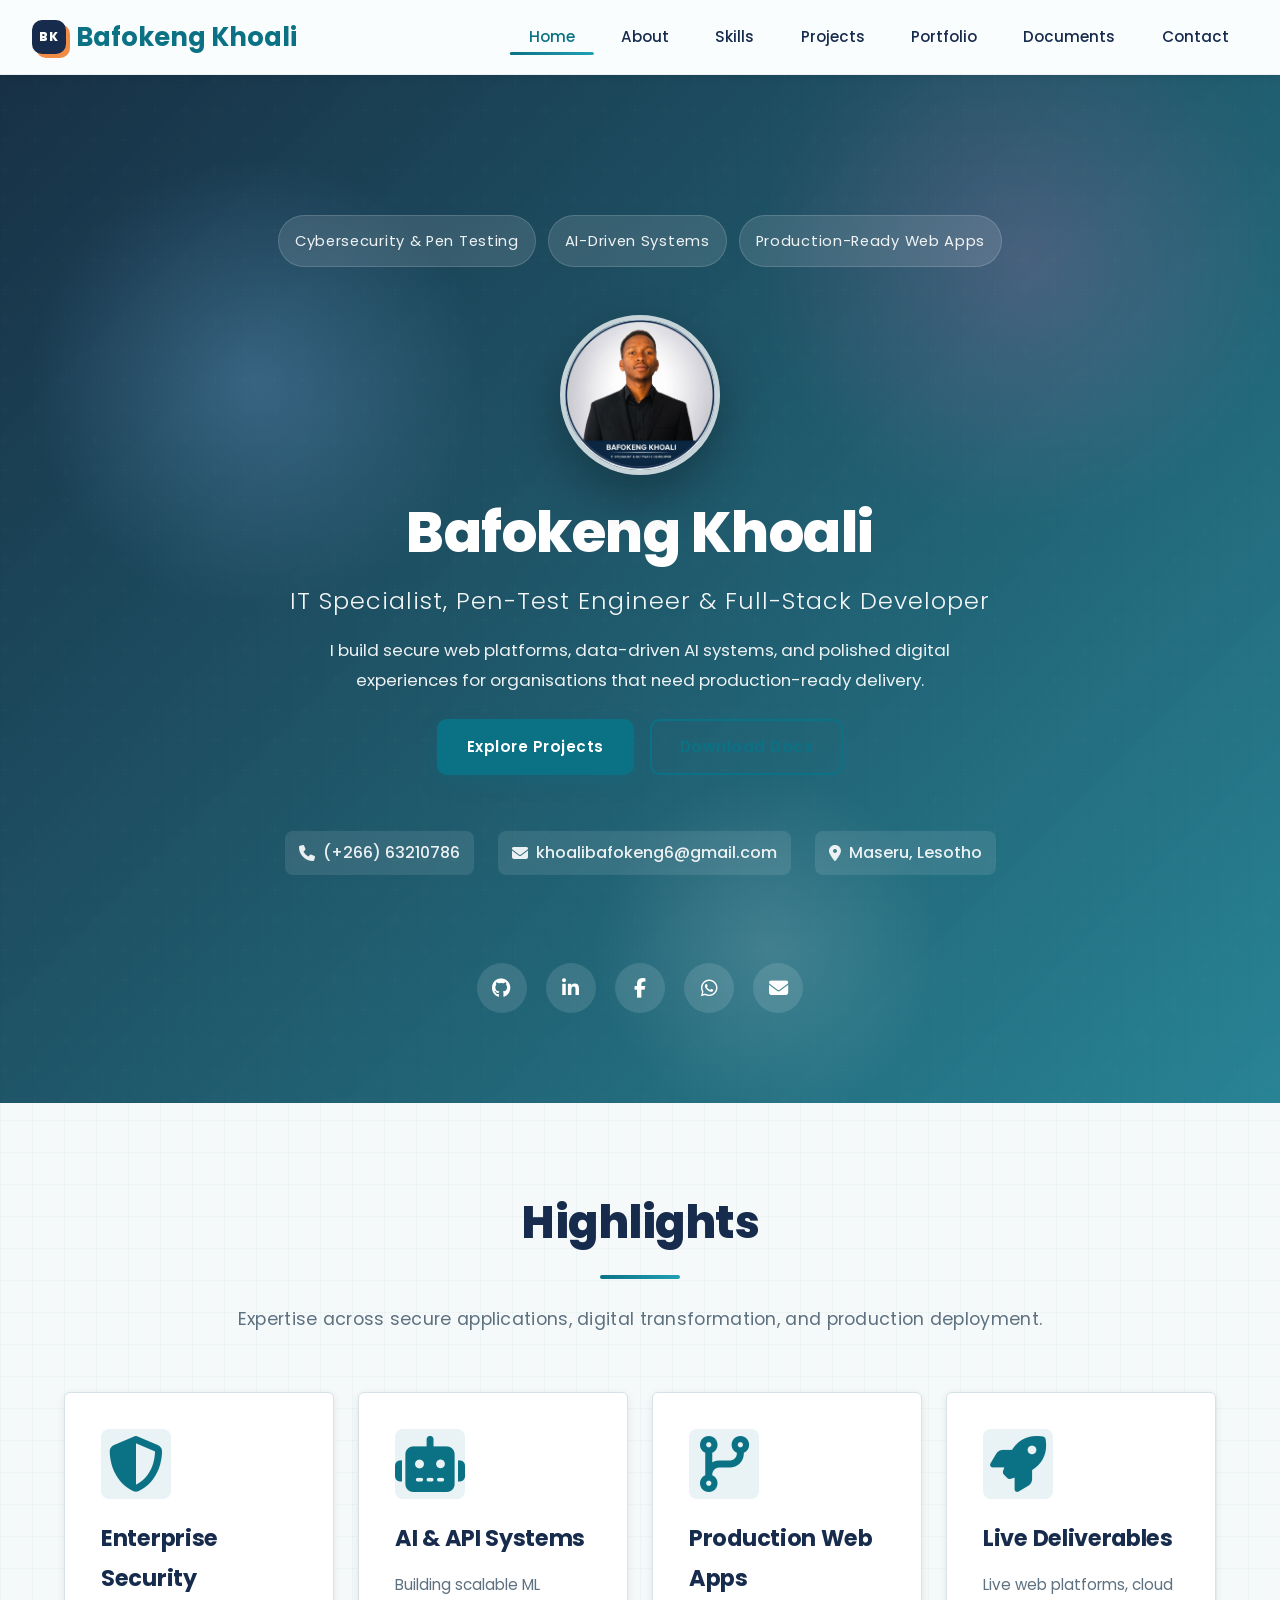
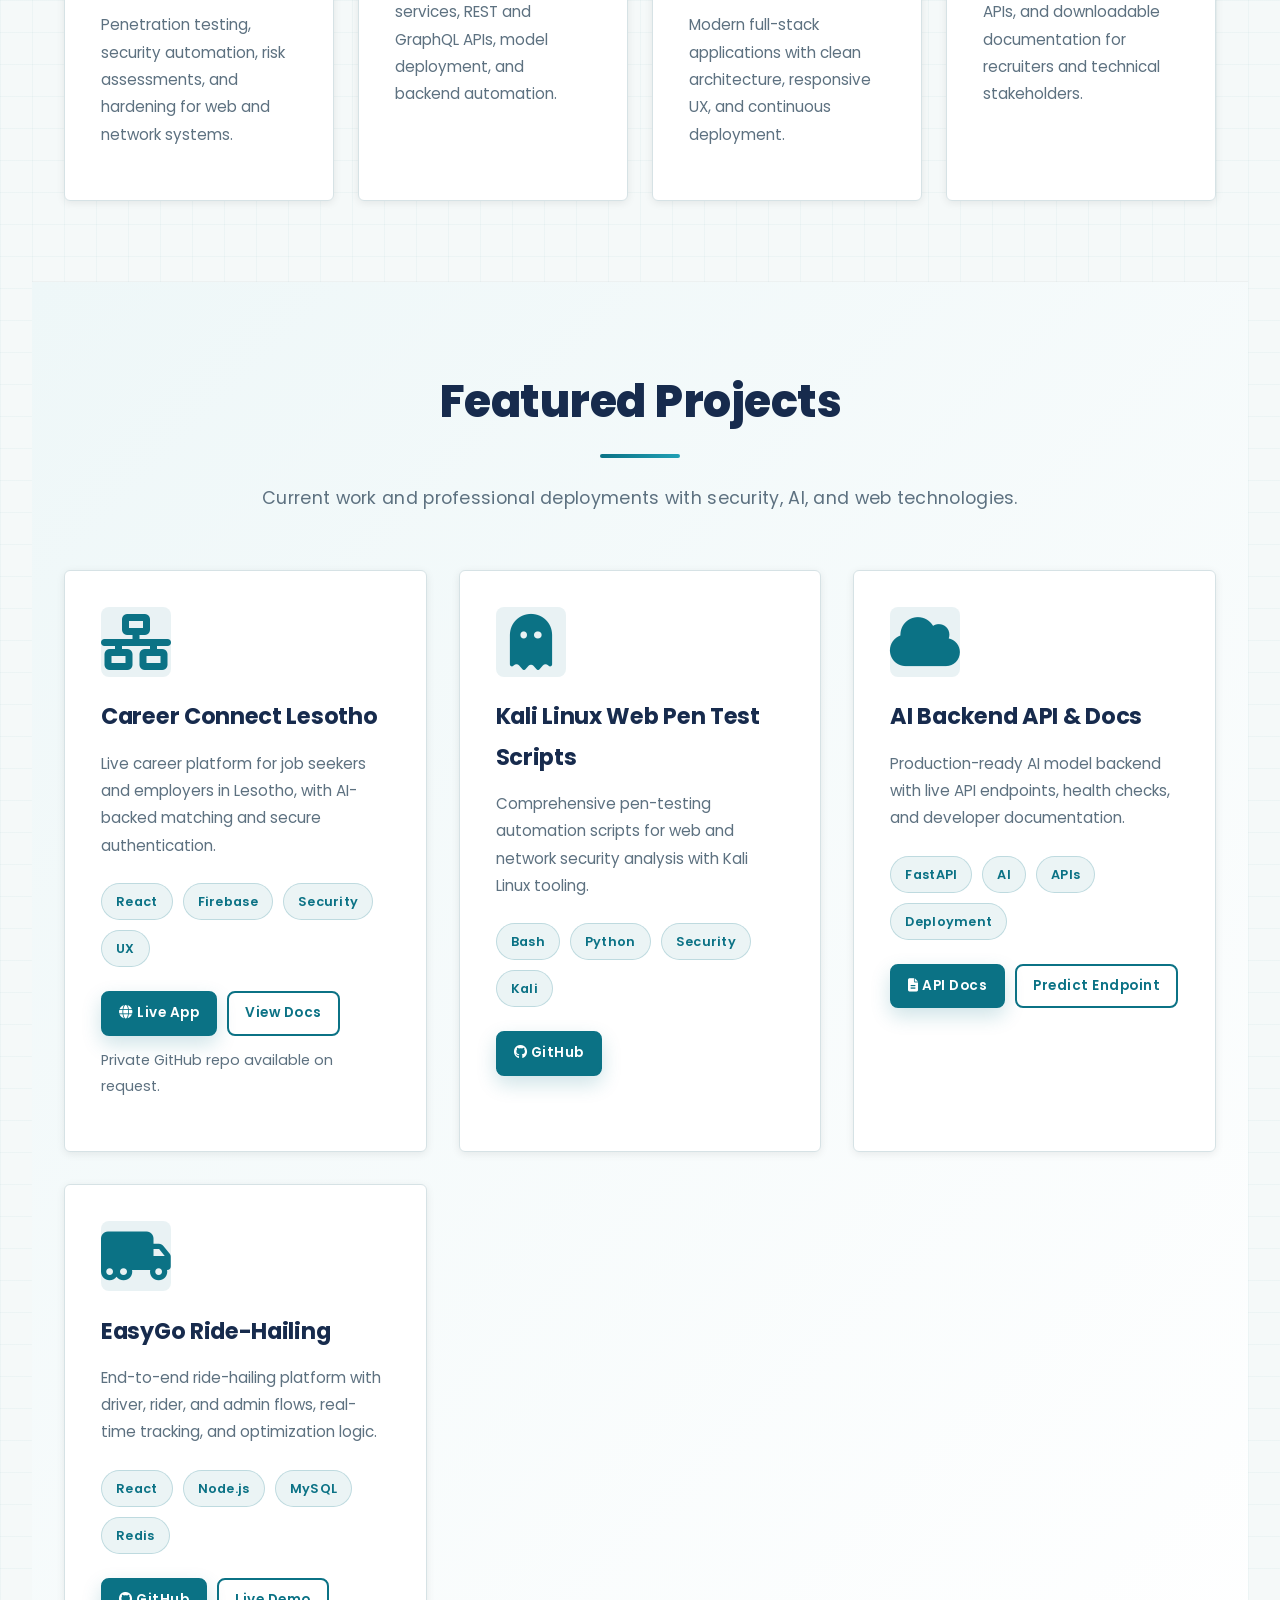
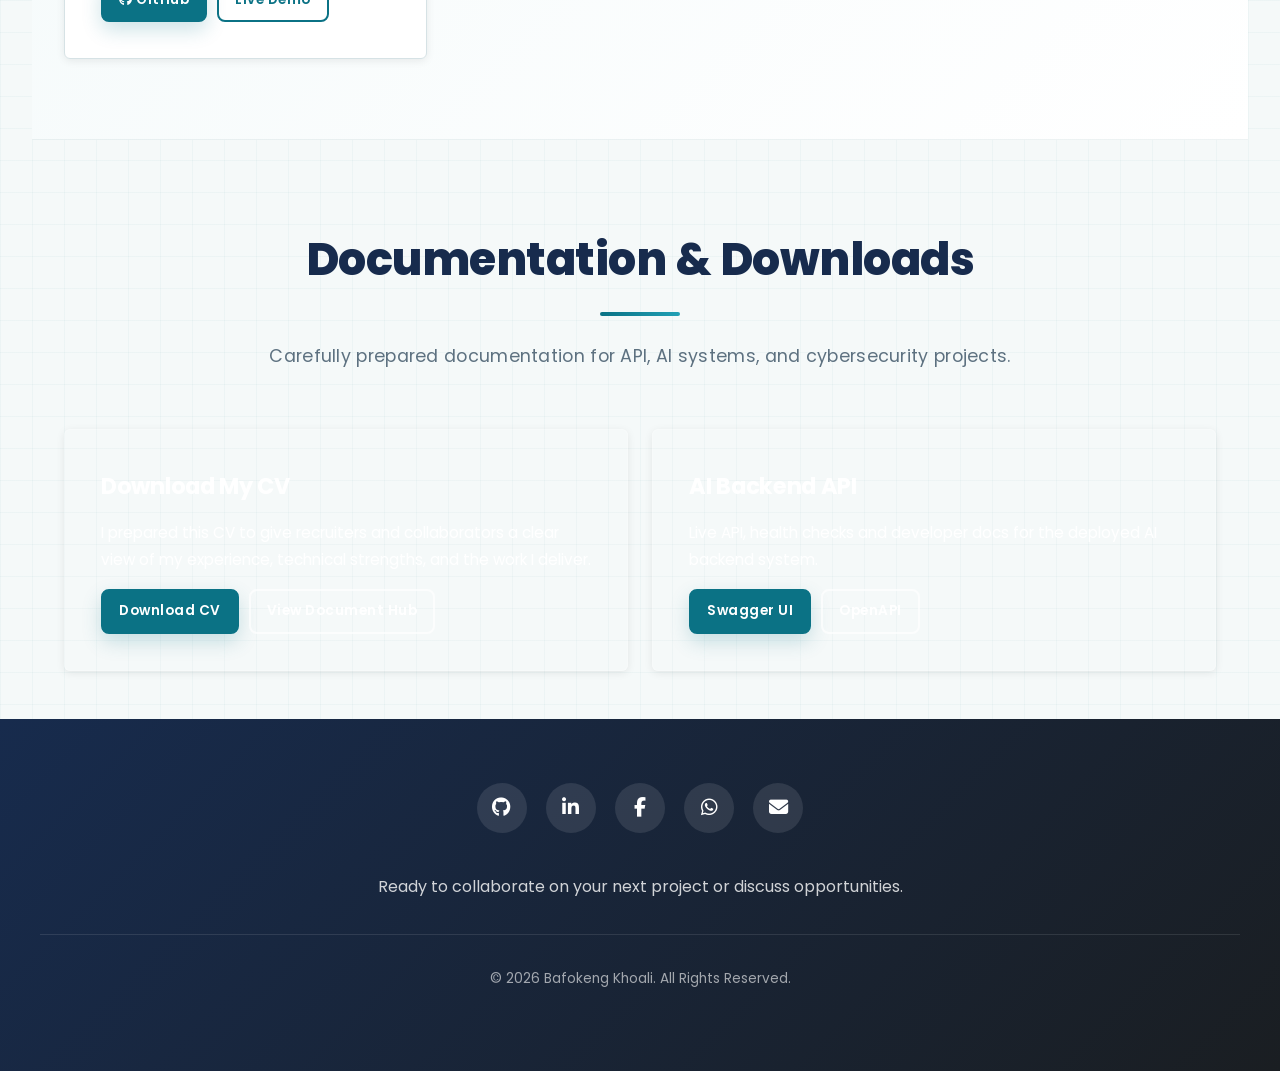
==== index.html @ 942f364d "Refresh personal branding and visual design" ====
<!DOCTYPE html>
<html lang="en">

<head>
    <meta charset="UTF-8">
    <meta name="viewport" content="width=device-width, initial-scale=1.0">
    <meta name="title" content="Bafokeng Khoali - IT Specialist & Full-Stack Developer">
    <meta name="description" content="Bafokeng Khoali is a Lesotho-based IT specialist offering secure web development, AI/ML systems, pen testing scripts, live API documentation, and production-ready digital CV experiences.">
    <meta name="keywords" content="Bafokeng Khoali, IT Specialist, Cybersecurity, Pen Testing, AI, ML, Full-Stack, API Documentation, Lesotho, Career Connect">
    <meta name="author" content="Bafokeng Khoali">
    <meta name="robots" content="index, follow">

    <meta property="og:type" content="website">
    <meta property="og:title" content="Bafokeng Khoali - IT Specialist & Developer">
    <meta property="og:description" content="Full-stack developer with expertise in AI/ML systems and modern web technologies">
    <meta property="og:url" content="https://bafokengkhoali.com">
    <meta property="og:image" content="https://images.unsplash.com/photo-1518770660439-4636190af475?auto=format&fit=crop&w=1200&q=80">
    <meta property="og:image:alt" content="Professional technology portfolio with cybersecurity focus">
    <meta name="twitter:card" content="summary_large_image">
    <meta name="theme-color" content="#3b3f87">

    <title>Bafokeng Khoali - IT Specialist & Developer</title>
    <link rel="canonical" href="https://bafokengkhoali.com">
    
    <!-- Google Fonts -->
    <link rel="preconnect" href="https://fonts.googleapis.com">
    <link rel="preconnect" href="https://fonts.gstatic.com" crossorigin>
    <link href="https://fonts.googleapis.com/css2?family=Poppins:wght@300;400;500;600;700&display=swap" rel="stylesheet">
    
    <!-- Font Awesome -->
    <link rel="stylesheet" href="https://cdnjs.cloudflare.com/ajax/libs/font-awesome/6.4.0/css/all.min.css">
    
    <!-- Shared Styles -->
    <link rel="stylesheet" href="css/shared-styles.css">
</head>

<body>
    <!-- Navigation -->
    <nav class="navbar">
        <div class="navbar-container">
            <a href="index.html" class="navbar-brand">
                <span class="brand-mark" aria-hidden="true">BK</span> Bafokeng Khoali
            </a>
            <ul class="nav-menu">
                <li><a href="index.html" class="nav-link active">Home</a></li>
                <li><a href="about.html" class="nav-link">About</a></li>
                <li><a href="skills.html" class="nav-link">Skills</a></li>
                <li><a href="projects.html" class="nav-link">Projects</a></li>
                <li><a href="portfolio.html" class="nav-link">Portfolio</a></li>
                <li><a href="documents.html" class="nav-link">Documents</a></li>
                <li><a href="contact.html" class="nav-link">Contact</a></li>
            </ul>
            <button class="mobile-toggle" title="Toggle navigation">
                <span></span>
                <span></span>
                <span></span>
            </button>
        </div>
    </nav>

    <!-- Header/Hero -->
    <header id="home">
        <div class="header-content">
            <div class="hero-labels">
                <span>Cybersecurity & Pen Testing</span>
                <span>AI-Driven Systems</span>
                <span>Production-Ready Web Apps</span>
            </div>
            <img src="img/profile pic .jpg" alt="Bafokeng Khoali" class="profile-img">
            <h1>Bafokeng Khoali</h1>
            <h2>IT Specialist, Pen-Test Engineer & Full-Stack Developer</h2>
            <p class="hero-intro">I build secure web platforms, data-driven AI systems, and polished digital experiences for organisations that need production-ready delivery.</p>
            <div class="hero-actions">
                <a href="projects.html" class="btn btn-primary">Explore Projects</a>
                <a href="documents.html" class="btn btn-outline">Download Docs</a>
            </div>
            <div class="contact-info">
                <a href="tel:+26663210786"><i class="fas fa-phone"></i> (+266) 63210786</a>
                <a href="mailto:khoalibafokeng6@gmail.com"><i class="fas fa-envelope"></i> khoalibafokeng6@gmail.com</a>
                <a href="#"><i class="fas fa-map-marker-alt"></i> Maseru, Lesotho</a>
            </div>
            <div class="social-links">
                <a href="https://github.com/Baffy-s-Computer-Solution/" target="_blank" title="GitHub">
                    <i class="fab fa-github"></i>
                </a>
                <a href="https://www.linkedin.com/in/bafokeng-khoali-749337437/" target="_blank" title="LinkedIn">
                    <i class="fab fa-linkedin-in"></i>
                </a>
                <a href="https://web.facebook.com/bafokeng.khoali.16" target="_blank" title="Facebook">
                    <i class="fab fa-facebook-f"></i>
                </a>
                <a href="https://wa.me/26663210786" target="_blank" title="WhatsApp">
                    <i class="fab fa-whatsapp"></i>
                </a>
                <a href="mailto:khoalibafokeng6@gmail.com" title="Email">
                    <i class="fas fa-envelope"></i>
                </a>
            </div>
        </div>
    </header>

    <!-- Main Content -->
    <main>
        <section id="highlights">
            <div class="container">
                <div class="section-title animate-on-scroll">
                    <h2>Highlights</h2>
                    <p>Expertise across secure applications, digital transformation, and production deployment.</p>
                </div>
                <div class="highlight-grid animate-on-scroll">
                    <div class="card">
                        <div class="card-icon"><i class="fas fa-shield-alt"></i></div>
                        <h3>Enterprise Security</h3>
                        <p>Penetration testing, security automation, risk assessments, and hardening for web and network systems.</p>
                    </div>
                    <div class="card">
                        <div class="card-icon"><i class="fas fa-robot"></i></div>
                        <h3>AI & API Systems</h3>
                        <p>Building scalable ML services, REST and GraphQL APIs, model deployment, and backend automation.</p>
                    </div>
                    <div class="card">
                        <div class="card-icon"><i class="fas fa-code-branch"></i></div>
                        <h3>Production Web Apps</h3>
                        <p>Modern full-stack applications with clean architecture, responsive UX, and continuous deployment.</p>
                    </div>
                    <div class="card">
                        <div class="card-icon"><i class="fas fa-rocket"></i></div>
                        <h3>Live Deliverables</h3>
                        <p>Live web platforms, cloud APIs, and downloadable documentation for recruiters and technical stakeholders.</p>
                    </div>
                </div>
            </div>
        </section>

        <section id="featured-projects" class="bg-light">
            <div class="container">
                <div class="section-title animate-on-scroll">
                    <h2>Featured Projects</h2>
                    <p>Current work and professional deployments with security, AI, and web technologies.</p>
                </div>
                <div class="row animate-on-scroll">
                    <div class="card">
                        <div class="card-icon"><i class="fas fa-network-wired"></i></div>
                        <h3>Career Connect Lesotho</h3>
                        <p>Live career platform for job seekers and employers in Lesotho, with AI-backed matching and secure authentication.</p>
                        <div class="tech-tags">
                            <span class="tech-tag">React</span>
                            <span class="tech-tag">Firebase</span>
                            <span class="tech-tag">Security</span>
                            <span class="tech-tag">UX</span>
                        </div>
                        <div style="display: flex; gap: 10px; flex-wrap: wrap;">
                            <a href="https://career-connect-lesotho.web.app/" class="btn btn-primary btn-small" target="_blank">
                                <i class="fas fa-globe"></i> Live App
                            </a>
                            <a href="documents.html#live-docs" class="btn btn-outline btn-small">
                                View Docs
                            </a>
                        </div>
                        <p style="margin-top: 12px; color: var(--text-light); font-size: 0.9rem;">Private GitHub repo available on request.</p>
                    </div>
                    <div class="card">
                        <div class="card-icon"><i class="fas fa-ghost"></i></div>
                        <h3>Kali Linux Web Pen Test Scripts</h3>
                        <p>Comprehensive pen-testing automation scripts for web and network security analysis with Kali Linux tooling.</p>
                        <div class="tech-tags">
                            <span class="tech-tag">Bash</span>
                            <span class="tech-tag">Python</span>
                            <span class="tech-tag">Security</span>
                            <span class="tech-tag">Kali</span>
                        </div>
                        <div style="display: flex; gap: 10px; flex-wrap: wrap;">
                            <a href="https://github.com/Baffy-s-Computer-Solution/kali-linux-web-pen-test-scripts" class="btn btn-primary btn-small" target="_blank">
                                <i class="fab fa-github"></i> GitHub
                            </a>
                        </div>
                    </div>
                    <div class="card">
                        <div class="card-icon"><i class="fas fa-cloud"></i></div>
                        <h3>AI Backend API & Docs</h3>
                        <p>Production-ready AI model backend with live API endpoints, health checks, and developer documentation.</p>
                        <div class="tech-tags">
                            <span class="tech-tag">FastAPI</span>
                            <span class="tech-tag">AI</span>
                            <span class="tech-tag">APIs</span>
                            <span class="tech-tag">Deployment</span>
                        </div>
                        <div style="display: flex; gap: 10px; flex-wrap: wrap;">
                            <a href="https://bafokengkhoali-ai-backend.hf.space/docs" class="btn btn-primary btn-small" target="_blank">
                                <i class="fas fa-file-alt"></i> API Docs
                            </a>
                            <a href="https://bafokengkhoali-ai-backend.hf.space/predict" class="btn btn-outline btn-small" target="_blank">
                                Predict Endpoint
                            </a>
                        </div>
                    </div>
                    <div class="card">
                        <div class="card-icon"><i class="fas fa-truck-moving"></i></div>
                        <h3>EasyGo Ride-Hailing</h3>
                        <p>End-to-end ride-hailing platform with driver, rider, and admin flows, real-time tracking, and optimization logic.</p>
                        <div class="tech-tags">
                            <span class="tech-tag">React</span>
                            <span class="tech-tag">Node.js</span>
                            <span class="tech-tag">MySQL</span>
                            <span class="tech-tag">Redis</span>
                        </div>
                        <div style="display: flex; gap: 10px; flex-wrap: wrap;">
                            <a href="https://github.com/Baffy-s-Computer-Solution/easyGo-app" class="btn btn-primary btn-small" target="_blank">
                                <i class="fab fa-github"></i> GitHub
                            </a>
                            <a href="https://easygols.web.app" class="btn btn-outline btn-small" target="_blank">
                                Live Demo
                            </a>
                        </div>
                    </div>
                </div>
            </div>
        </section>

        <section id="documentation" class="document-cta">
            <div class="container">
                <div class="section-title animate-on-scroll">
                    <h2>Documentation & Downloads</h2>
                    <p>Carefully prepared documentation for API, AI systems, and cybersecurity projects.</p>
                </div>
                <div class="documentation-grid animate-on-scroll">
                    <div class="card">
                        <h3>Download My CV</h3>
                        <p>I prepared this CV to give recruiters and collaborators a clear view of my experience, technical strengths, and the work I deliver.</p>
                        <div style="display:flex; gap:10px; flex-wrap:wrap; margin-top: 1rem;">
                            <a href="files/BAFOKENGKHOALICV .pdf" class="btn btn-primary btn-small" target="_blank">Download CV</a>
                            <a href="documents.html" class="btn btn-outline btn-small">View Document Hub</a>
                        </div>
                    </div>
                    <div class="card">
                        <h3>AI Backend API</h3>
                        <p>Live API, health checks and developer docs for the deployed AI backend system.</p>
                        <div style="display:flex; gap:10px; flex-wrap:wrap; margin-top: 1rem;">
                            <a href="https://bafokengkhoali-ai-backend.hf.space/docs" class="btn btn-primary btn-small" target="_blank">Swagger UI</a>
                            <a href="https://bafokengkhoali-ai-backend.hf.space/openapi.json" class="btn btn-outline btn-small" target="_blank">OpenAPI</a>
                        </div>
                    </div>
                </div>
            </div>
        </section>
    </main>

    <!-- Footer -->
    <footer>
        <div class="footer-content">
            <div class="footer-social-links">
                <a href="https://github.com/Baffy-s-Computer-Solution/" target="_blank" title="GitHub">
                    <i class="fab fa-github"></i>
                </a>
                <a href="https://www.linkedin.com/in/bafokeng-khoali-749337437/" target="_blank" title="LinkedIn">
                    <i class="fab fa-linkedin-in"></i>
                </a>
                <a href="https://web.facebook.com/bafokeng.khoali.16" target="_blank" title="Facebook">
                    <i class="fab fa-facebook-f"></i>
                </a>
                <a href="https://wa.me/26663210786" target="_blank" title="WhatsApp">
                    <i class="fab fa-whatsapp"></i>
                </a>
                <a href="mailto:khoalibafokeng6@gmail.com" title="Email">
                    <i class="fas fa-envelope"></i>
                </a>
            </div>
            <p>Ready to collaborate on your next project or discuss opportunities.</p>
            <p class="copyright">&copy; <span id="year"></span> Bafokeng Khoali. All Rights Reserved.</p>
        </div>
    </footer>

    <script src="js/shared-nav.js"></script>
</body>

</html>
---- css/shared-styles.css ----
/* ========================================
   PRODUCTION-READY PROFESSIONAL STYLESHEET
   ========================================
   Author: Bafokeng Khoali
   Updated: 2026
   ======================================== */

:root {
    --primary-color: #0b7285;
    --primary-dark: #075766;
    --primary-light: #21a0b5;
    --secondary-color: #172b4d;
    --accent-color: #f08c46;
    --light-color: #eef7f8;
    --light-gray: #e5eef0;
    --medium-gray: #d6e2e5;
    --dark-color: #10233f;
    --text-color: #24364b;
    --text-light: #5d7180;
    --text-lighter: #8da0ab;
    --success-color: #198754;
    --danger-color: #c94c4c;
    --shadow-sm: 0 2px 8px rgba(0, 0, 0, 0.08);
    --shadow-md: 0 8px 24px rgba(0, 0, 0, 0.12);
    --shadow-lg: 0 15px 40px rgba(0, 0, 0, 0.15);
    --transition: all 0.3s cubic-bezier(0.25, 0.46, 0.45, 0.94);
    --transition-slow: all 0.5s cubic-bezier(0.25, 0.46, 0.45, 0.94);
}

/* ========================================
   GLOBAL STYLES
   ======================================== */

* {
    margin: 0;
    padding: 0;
    box-sizing: border-box;
}

html {
    scroll-behavior: smooth;
    overflow-x: hidden;
}

body {
    font-family: 'Poppins', -apple-system, BlinkMacSystemFont, 'Segoe UI', Roboto, sans-serif;
    color: var(--text-color);
    line-height: 1.8;
    background-color: #f5f9f9;
    background-image: linear-gradient(rgba(11, 114, 133, 0.035) 1px, transparent 1px), linear-gradient(90deg, rgba(11, 114, 133, 0.035) 1px, transparent 1px);
    background-size: 32px 32px;
    font-size: 16px;
    font-weight: 400;
    -webkit-font-smoothing: antialiased;
    -moz-osx-font-smoothing: grayscale;
}

/* Scroll Animations */
@keyframes fadeInUp {
    from {
        opacity: 0;
        transform: translateY(40px);
    }
    to {
        opacity: 1;
        transform: translateY(0);
    }
}

@keyframes slideInLeft {
    from {
        opacity: 0;
        transform: translateX(-50px);
    }
    to {
        opacity: 1;
        transform: translateX(0);
    }
}

@keyframes slideInRight {
    from {
        opacity: 0;
        transform: translateX(50px);
    }
    to {
        opacity: 1;
        transform: translateX(0);
    }
}

@keyframes slideInDown {
    from {
        opacity: 0;
        transform: translateY(-30px);
    }
    to {
        opacity: 1;
        transform: translateY(0);
    }
}

@keyframes scaleIn {
    from {
        opacity: 0;
        transform: scale(0.95);
    }
    to {
        opacity: 1;
        transform: scale(1);
    }
}

@keyframes pulse {
    0%, 100% { opacity: 1; }
    50% { opacity: 0.8; }
}

@keyframes float {
    0%, 100% { transform: translateY(0px); }
    50% { transform: translateY(-10px); }
}

.animate-on-scroll {
    animation: fadeInUp 0.8s ease forwards;
    opacity: 0;
}

.animate-on-scroll.visible {
    opacity: 1;
}

/* ========================================
   NAVIGATION BAR
   ======================================== */

.navbar {
    background: rgba(250, 253, 253, 0.94);
    backdrop-filter: blur(10px);
    box-shadow: var(--shadow-sm);
    height: 75px;
    transition: var(--transition-slow);
    position: fixed;
    top: 0;
    left: 0;
    right: 0;
    z-index: 1000;
    border-bottom: 1px solid rgba(0, 0, 0, 0.05);
}

.navbar.scrolled {
    background: rgba(255, 255, 255, 0.98);
    box-shadow: var(--shadow-md);
    height: 65px;
}

.navbar-container {
    max-width: 1400px;
    margin: 0 auto;
    padding: 0 2rem;
    display: flex;
    justify-content: space-between;
    align-items: center;
    height: 100%;
}

.navbar-brand {
    font-weight: 700;
    font-size: 1.6rem;
    color: var(--primary-color);
    text-decoration: none;
    display: flex;
    align-items: center;
    gap: 10px;
    transition: var(--transition);
}

.brand-mark {
    display: inline-grid;
    place-items: center;
    width: 34px;
    height: 34px;
    border-radius: 10px;
    background: var(--secondary-color);
    color: #fff;
    font-size: 0.75rem;
    font-weight: 800;
    letter-spacing: 0.08em;
    box-shadow: 4px 4px 0 var(--accent-color);
}

.navbar-brand:hover {
    color: var(--primary-dark);
    transform: scale(1.05);
}

.nav-menu {
    display: flex;
    list-style: none;
    gap: 0.5rem;
    align-items: center;
}

.nav-link {
    color: var(--secondary-color);
    text-decoration: none;
    font-weight: 500;
    font-size: 0.95rem;
    position: relative;
    transition: var(--transition);
    padding: 0.5rem 1.2rem;
    border-radius: 6px;
}

.nav-link::before {
    content: '';
    position: absolute;
    bottom: 0;
    left: 50%;
    width: 0;
    height: 3px;
    background: linear-gradient(90deg, var(--primary-color), var(--primary-light));
    border-radius: 3px;
    transition: var(--transition);
    transform: translateX(-50%);
}

.nav-link:hover {
    color: var(--primary-color);
    background: rgba(108, 92, 231, 0.05);
}

.nav-link:hover::before {
    width: 100%;
}

.nav-link.active {
    color: var(--primary-color);
}

.nav-link.active::before {
    width: 100%;
}

.mobile-toggle {
    display: none;
    flex-direction: column;
    cursor: pointer;
    background: none;
    border: none;
    padding: 8px;
    gap: 6px;
}

.mobile-toggle span {
    width: 24px;
    height: 2.5px;
    background: var(--secondary-color);
    border-radius: 2px;
    transition: var(--transition);
}

.mobile-toggle.active span:nth-child(1) {
    transform: rotate(45deg) translate(10px, 10px);
}

.mobile-toggle.active span:nth-child(2) {
    opacity: 0;
}

.mobile-toggle.active span:nth-child(3) {
    transform: rotate(-45deg) translate(7px, -7px);
}

/* ========================================
   HEADER/HERO SECTION
   ======================================== */

header {
    background: linear-gradient(135deg, rgba(9, 35, 57, 0.94), rgba(11, 114, 133, 0.88)), url("https://images.unsplash.com/photo-1518770660439-4636190af475?auto=format&fit=crop&w=1600&q=80") center/cover no-repeat;
    background-blend-mode: overlay;
    color: white;
    padding: 140px 2rem 90px;
    text-align: center;
    margin-top: 75px;
    position: relative;
    overflow: hidden;
}

header::before {
    content: '';
    position: absolute;
    top: 0;
    left: 0;
    right: 0;
    bottom: 0;
    background: url("data:image/svg+xml,%3Csvg width='60' height='60' viewBox='0 0 60 60' xmlns='http://www.w3.org/2000/svg'%3E%3Cg fill='none' fill-rule='evenodd'%3E%3Cg fill='%23ffffff' fill-opacity='0.08'%3E%3Cpath d='M36 34v-4h-2v4h-4v2h4v4h2v-4h4v-2h-4zm0-30V0h-2v4h-4v2h4v4h2V6h4V4h-4zM6 34v-4H4v4H0v2h4v4h2v-4h4v-2H6zM6 4V0H4v4H0v2h4v4h2V6h4V4H6z'/%3E%3C/g%3E%3C/g%3E%3C/svg%3E");
    opacity: 0.12;
}

header::after {
    content: '';
    position: absolute;
    inset: 0;
    background: radial-gradient(circle at 20% 30%, rgba(142, 195, 255, 0.25), transparent 18%),
                radial-gradient(circle at 80% 18%, rgba(255, 121, 198, 0.18), transparent 20%),
                radial-gradient(circle at 60% 85%, rgba(255, 255, 255, 0.14), transparent 15%);
    pointer-events: none;
}

.header-content {
    position: relative;
    z-index: 1;
    max-width: 900px;
    margin: 0 auto;
    width: 100%;
}

#home .header-content {
    display: flex;
    flex-direction: column;
    align-items: center;
    gap: 1rem;
}

#home .header-content > * {
    animation: none;
}

.profile-img {
    width: 160px;
    height: 160px;
    border-radius: 50%;
    border: 5px solid rgba(255, 255, 255, 0.75);
    object-fit: cover;
    box-shadow: 0 20px 50px rgba(0, 0, 0, 0.3);
    display: block;
    margin: 0 auto 0.5rem;
    animation: slideInDown 0.8s ease 0.2s backwards;
    transition: var(--transition);
}

.profile-img:hover {
    transform: scale(1.05) translateY(-5px);
    box-shadow: 0 25px 60px rgba(0, 0, 0, 0.4);
}

header h1 {
    font-size: 3.5rem;
    font-weight: 800;
    margin: 0;
    animation: slideInDown 0.8s ease 0.3s backwards;
    letter-spacing: -0.5px;
    line-height: 1.2;
}

header h2 {
    font-size: 1.5rem;
    font-weight: 300;
    opacity: 0.95;
    animation: slideInDown 0.8s ease 0.4s backwards;
    letter-spacing: 1px;
    line-height: 1.5;
    max-width: 760px;
    margin: 0;
}

.contact-info {
    margin: 2rem 0;
    display: flex;
    justify-content: center;
    flex-wrap: wrap;
    gap: 1.5rem;
    animation: slideInDown 0.8s ease 0.5s backwards;
}

.contact-info a {
    color: rgba(255, 255, 255, 0.9);
    text-decoration: none;
    display: flex;
    align-items: center;
    gap: 8px;
    transition: var(--transition);
    padding: 8px 14px;
    border-radius: 8px;
    background: rgba(255, 255, 255, 0.1);
    font-weight: 500;
}

.contact-info a:hover {
    background: rgba(255, 255, 255, 0.2);
    transform: translateY(-3px);
}

.social-links {
    margin-top: 2.5rem;
    display: flex;
    justify-content: center;
    gap: 1.2rem;
    animation: slideInDown 0.8s ease 0.6s backwards;
    flex-wrap: wrap;
}

.social-links a {
    display: flex;
    align-items: center;
    justify-content: center;
    width: 50px;
    height: 50px;
    background: rgba(255, 255, 255, 0.12);
    border-radius: 50%;
    color: white;
    text-decoration: none;
    transition: var(--transition-slow);
    font-size: 1.2rem;
    border: 2px solid transparent;
}

.social-links a:hover {
    background: rgba(255, 255, 255, 0.25);
    transform: translateY(-8px) scale(1.1) rotate(10deg);
    border-color: rgba(255, 255, 255, 0.5);
    box-shadow: 0 15px 35px rgba(0, 0, 0, 0.2);
}

.hero-labels {
    display: inline-flex;
    flex-wrap: wrap;
    justify-content: center;
    gap: 0.75rem;
    margin-bottom: 2rem;
}

.hero-labels span {
    background: rgba(255, 255, 255, 0.12);
    color: rgba(255, 255, 255, 0.92);
    padding: 0.75rem 1rem;
    border-radius: 999px;
    font-size: 0.92rem;
    letter-spacing: 0.7px;
    border: 1px solid rgba(255, 255, 255, 0.15);
    backdrop-filter: blur(8px);
}

.hero-intro {
    max-width: 750px;
    margin: 0 auto 0.5rem;
    color: rgba(255, 255, 255, 0.92);
    font-size: 1.05rem;
    line-height: 1.8;
    text-wrap: balance;
}

.hero-actions {
    display: flex;
    justify-content: center;
    gap: 1rem;
    flex-wrap: wrap;
    margin: 0 0 0.5rem;
}

.hero-actions .btn {
    min-width: 180px;
}

.highlight-grid,
.stats-grid,
.documentation-grid {
    display: grid;
    grid-template-columns: repeat(auto-fit, minmax(250px, 1fr));
    gap: 1.5rem;
}

.document-cta .card {
    background: rgba(255, 255, 255, 0.07);
    border-color: rgba(255, 255, 255, 0.18);
    color: white;
}

.document-cta .card h3,
.document-cta .card p,
.document-cta .card .tech-tag {
    color: white;
}

.document-cta .btn-outline {
    color: white;
    border-color: rgba(255, 255, 255, 0.65);
}

.document-cta .btn-outline:hover {
    background: rgba(255, 255, 255, 0.15);
}

.document-cta .card::before {
    background: linear-gradient(90deg, rgba(255, 255, 255, 0.35), rgba(255, 255, 255, 0));
}

.stats-grid .card {
    min-height: 240px;
}

.hero-actions .btn-primary,
.hero-actions .btn-outline {
    border-radius: 10px;
}

/* ========================================
   MAIN CONTENT & SECTIONS
   ======================================== */

main {
    max-width: 1400px;
    margin: 0 auto;
    padding: 0 2rem;
}

section {
    padding: 5rem 0;
    border-bottom: 1px solid rgba(0, 0, 0, 0.03);
}

section:last-of-type {
    border-bottom: none;
    padding-bottom: 3rem;
}

.section-title {
    margin-bottom: 3.5rem;
    text-align: center;
    animation: fadeInUp 0.8s ease;
}

.section-title h2 {
    font-size: 2.8rem;
    color: var(--secondary-color);
    font-weight: 800;
    position: relative;
    display: inline-block;
    margin-bottom: 1rem;
    letter-spacing: -0.5px;
}

.section-title h2::after {
    content: '';
    position: absolute;
    bottom: -15px;
    left: 50%;
    width: 80px;
    height: 4px;
    background: linear-gradient(90deg, var(--primary-color), var(--primary-light));
    border-radius: 4px;
    transform: translateX(-50%);
    animation: scaleIn 0.8s ease 0.4s backwards;
}

.section-title p {
    color: var(--text-light);
    font-size: 1.1rem;
    margin-top: 1.5rem;
    font-weight: 400;
    letter-spacing: 0.3px;
}

/* ========================================
   CARDS
   ======================================== */

.card {
    background: white;
    border: 1px solid var(--medium-gray);
    border-radius: 6px;
    box-shadow: var(--shadow-sm);
    padding: 2.25rem;
    height: 100%;
    transition: transform 0.25s ease, box-shadow 0.25s ease, border-color 0.25s ease;
    position: relative;
    overflow: hidden;
    animation: fadeInUp 0.8s ease;
}

.card::before {
    content: '';
    position: absolute;
    top: 0;
    left: 0;
    right: 0;
    height: 4px;
    background: linear-gradient(90deg, var(--primary-color), var(--accent-color));
    transform: scaleX(0);
    transition: var(--transition);
    transform-origin: left;
}

.card:hover {
    transform: translateY(-6px);
    box-shadow: var(--shadow-lg);
    border-color: var(--primary-light);
}

.card:hover::before {
    transform: scaleX(1);
}

.card-icon {
    font-size: 3.5rem;
    color: var(--primary-color);
    margin-bottom: 1.2rem;
    display: inline-flex;
    align-items: center;
    justify-content: center;
    transition: var(--transition);
    background: rgba(11, 114, 133, 0.09);
    width: 70px;
    height: 70px;
    border-radius: 8px;
}

.card:hover .card-icon {
    background: rgba(108, 92, 231, 0.15);
    transform: scale(1.15) rotate(10deg);
}

.card h3 {
    color: var(--secondary-color);
    font-size: 1.4rem;
    font-weight: 700;
    margin-bottom: 0.8rem;
    letter-spacing: -0.3px;
}

.card p {
    color: var(--text-light);
    margin-bottom: 1rem;
    line-height: 1.8;
    font-size: 0.95rem;
}

/* ========================================
   BUTTONS
   ======================================== */

.btn {
    display: inline-block;
    padding: 12px 28px;
    border-radius: 8px;
    font-weight: 600;
    text-decoration: none;
    transition: var(--transition);
    border: 2px solid transparent;
    cursor: pointer;
    font-family: inherit;
    font-size: 0.95rem;
    letter-spacing: 0.5px;
    position: relative;
    overflow: hidden;
}

.btn::before {
    content: '';
    position: absolute;
    top: 50%;
    left: 50%;
    width: 0;
    height: 0;
    background: rgba(255, 255, 255, 0.3);
    border-radius: 50%;
    transform: translate(-50%, -50%);
    transition: width 0.6s, height 0.6s;
}

.btn:active::before {
    width: 300px;
    height: 300px;
}

.btn-primary {
    background: var(--primary-color);
    color: white;
    border-color: var(--primary-color);
    box-shadow: 0 8px 20px rgba(11, 114, 133, 0.2);
}

.btn-primary:hover {
    background: var(--primary-dark);
    border-color: var(--primary-dark);
    transform: translateY(-2px);
    box-shadow: 0 12px 32px rgba(108, 92, 231, 0.3);
}

.btn-secondary {
    background: var(--secondary-color);
    color: white;
    border-color: var(--secondary-color);
    box-shadow: 0 8px 24px rgba(45, 52, 54, 0.2);
}

.btn-secondary:hover {
    background: #1a1e22;
    border-color: #1a1e22;
    transform: translateY(-2px);
    box-shadow: 0 12px 32px rgba(45, 52, 54, 0.3);
}

.btn-outline {
    background: transparent;
    color: var(--primary-color);
    border: 2px solid var(--primary-color);
}

.btn-outline:hover {
    background: var(--primary-color);
    color: white;
    transform: translateY(-2px);
}

.btn-small {
    padding: 8px 16px;
    font-size: 0.85rem;
}

/* ========================================
   TECH TAGS
   ======================================== */

.tech-tags {
    display: flex;
    flex-wrap: wrap;
    gap: 10px;
    margin: 1.5rem 0;
}

.tech-tag {
    display: inline-block;
    background: rgba(11, 114, 133, 0.08);
    color: var(--primary-color);
    padding: 6px 14px;
    border-radius: 50px;
    font-size: 0.8rem;
    font-weight: 600;
    border: 1px solid rgba(11, 114, 133, 0.2);
    transition: var(--transition);
    letter-spacing: 0.3px;
}

.tech-tag:hover {
    background: linear-gradient(135deg, rgba(108, 92, 231, 0.2), rgba(108, 92, 231, 0.1));
    transform: scale(1.08) translateY(-2px);
    border-color: rgba(108, 92, 231, 0.4);
}

/* ========================================
   FORMS
   ======================================== */

form {
    display: flex;
    flex-direction: column;
    gap: 1.5rem;
}

.form-group {
    display: flex;
    flex-direction: column;
    gap: 0.6rem;
}

label {
    color: var(--secondary-color);
    font-weight: 600;
    font-size: 0.95rem;
    letter-spacing: 0.3px;
}

input[type="text"],
input[type="email"],
input[type="tel"],
input[type="number"],
textarea,
select {
    padding: 12px 16px;
    border: 2px solid var(--medium-gray);
    border-radius: 8px;
    font-family: inherit;
    font-size: 0.95rem;
    transition: var(--transition);
    background: white;
    color: var(--text-color);
}

input[type="text"]:focus,
input[type="email"]:focus,
input[type="tel"]:focus,
input[type="number"]:focus,
textarea:focus,
select:focus {
    outline: none;
    border-color: var(--primary-color);
    box-shadow: 0 0 0 4px rgba(108, 92, 231, 0.1);
}

textarea {
    resize: vertical;
    min-height: 140px;
}

.submit-btn {
    align-self: flex-start;
    position: relative;
}

.submit-btn:disabled {
    opacity: 0.6;
    cursor: not-allowed;
}

/* ========================================
   MESSAGES
   ======================================== */

.form-message {
    padding: 1rem 1.5rem;
    border-radius: 8px;
    animation: slideInDown 0.5s ease;
    font-weight: 500;
}

.form-message.success {
    background: linear-gradient(135deg, var(--success-color), #00a871);
    color: white;
}

.form-message.error {
    background: linear-gradient(135deg, var(--danger-color), #c92a1a);
    color: white;
}

/* ========================================
   FOOTER
   ======================================== */

footer {
    background: linear-gradient(135deg, var(--secondary-color), #1a1e22);
    color: white;
    text-align: center;
    padding: 4rem 2rem;
    margin-top: 0;
}

.footer-content {
    max-width: 1200px;
    margin: 0 auto;
}

.footer-social-links {
    display: flex;
    justify-content: center;
    gap: 1.2rem;
    margin-bottom: 2.5rem;
    flex-wrap: wrap;
}

.footer-social-links a {
    display: flex;
    align-items: center;
    justify-content: center;
    width: 50px;
    height: 50px;
    background: rgba(255, 255, 255, 0.1);
    border-radius: 50%;
    color: white;
    text-decoration: none;
    font-size: 1.2rem;
    transition: var(--transition-slow);
    border: 2px solid transparent;
}

.footer-social-links a:hover {
    background: var(--primary-color);
    transform: translateY(-8px) rotate(-10deg) scale(1.1);
    border-color: var(--primary-light);
    box-shadow: 0 15px 35px rgba(108, 92, 231, 0.3);
}

footer p {
    color: rgba(255, 255, 255, 0.8);
    margin-bottom: 1rem;
    line-height: 1.8;
}

.copyright {
    font-size: 0.85rem;
    color: rgba(255, 255, 255, 0.6);
    margin-top: 2rem;
    padding-top: 2rem;
    border-top: 1px solid rgba(255, 255, 255, 0.1);
}

/* ========================================
   UTILITIES
   ======================================== */

.container {
    max-width: 1400px;
    margin: 0 auto;
    padding: 0 2rem;
}

.row {
    display: grid;
    grid-template-columns: repeat(auto-fit, minmax(300px, 1fr));
    gap: 2rem;
}

.row-3 {
    grid-template-columns: repeat(auto-fit, minmax(280px, 1fr));
}

.text-center {
    text-align: center;
}

.text-primary {
    color: var(--primary-color);
}

.text-muted {
    color: var(--text-light);
}

.mt-1 { margin-top: 1rem; }
.mt-2 { margin-top: 2rem; }
.mt-3 { margin-top: 3rem; }
.mb-1 { margin-bottom: 1rem; }
.mb-2 { margin-bottom: 2rem; }
.mb-3 { margin-bottom: 3rem; }

.bg-light {
    background: linear-gradient(135deg, var(--light-color), white);
}

.bg-primary {
    background: linear-gradient(135deg, var(--primary-color), var(--primary-dark));
    color: white;
}

/* ========================================
   RESPONSIVE DESIGN
   ======================================== */

@media (max-width: 1024px) {
    .container {
        padding: 0 1.5rem;
    }

    header {
        padding: 100px 1.5rem 60px;
    }

    header h1 {
        font-size: 2.8rem;
    }

    header h2 {
        font-size: 1.3rem;
    }
}

@media (max-width: 768px) {
    :root {
        --shadow-lg: 0 10px 30px rgba(0, 0, 0, 0.12);
    }

    .navbar {
        height: 60px;
    }

    .navbar.scrolled {
        height: 60px;
    }

    .navbar-container {
        padding: 0 1.5rem;
    }

    .navbar-brand {
        font-size: 1.3rem;
    }

    .nav-menu {
        display: none;
        position: absolute;
        top: 60px;
        right: 0;
        left: 0;
        background: white;
        flex-direction: column;
        align-items: stretch;
        gap: 0;
        padding: 1.5rem 0;
        border-bottom: 1px solid var(--medium-gray);
        box-shadow: var(--shadow-md);
    }

    .nav-menu.active {
        display: flex;
    }

    .nav-menu li {
        width: 100%;
    }

    .nav-link {
        padding: 1rem 1.5rem;
        border-radius: 0;
    }

    .nav-link::before {
        display: none;
    }

    .nav-link:hover {
        background: var(--light-color);
    }

    .mobile-toggle {
        display: flex;
    }

    header {
        padding: 80px 1.5rem 50px;
        margin-top: 60px;
    }

    header h1 {
        font-size: 2rem;
    }

    header h2 {
        font-size: 1.1rem;
        line-height: 1.45;
    }

    .profile-img {
        width: 120px;
        height: 120px;
    }

    #home .header-content {
        gap: 0.75rem;
    }

    #home .hero-labels {
        margin-bottom: 0.25rem;
    }

    #home .hero-intro {
        max-width: 34rem;
        margin-bottom: 0.25rem;
        line-height: 1.65;
    }

    .contact-info {
        flex-direction: column;
        gap: 0.8rem;
    }

    .social-links {
        gap: 0.8rem;
    }

    .social-links a {
        width: 44px;
        height: 44px;
        font-size: 1rem;
    }

    section {
        padding: 3.5rem 0;
    }

    .section-title h2 {
        font-size: 2rem;
    }

    .section-title h2::after {
        width: 60px;
    }

    .section-title p {
        font-size: 1rem;
    }

    .row {
        gap: 1.5rem;
    }

    .card {
        padding: 1.5rem;
    }

    .card-icon {
        width: 60px;
        height: 60px;
        font-size: 2.5rem;
    }

    .card h3 {
        font-size: 1.2rem;
    }

    .btn {
        width: 100%;
        text-align: center;
    }
}

@media (max-width: 480px) {
    :root {
        font-size: 14px;
    }

    .navbar-container {
        padding: 0 1rem;
    }

    .navbar-brand {
        font-size: 1.1rem;
    }

    .navbar-brand i {
        font-size: 1.4rem;
    }

    header {
        padding: 60px 1rem 40px;
    }

    header h1 {
        font-size: 1.6rem;
        margin-bottom: 0.3rem;
    }

    header h2 {
        font-size: 0.95rem;
        line-height: 1.4;
    }

    .profile-img {
        width: 100px;
        height: 100px;
        margin-bottom: 1.5rem;
    }

    #home .profile-img {
        margin-bottom: 0;
    }

    #home .hero-labels span {
        max-width: 100%;
        text-align: center;
    }

    #home .hero-intro {
        font-size: 0.95rem;
    }

    .contact-info {
        gap: 0.5rem;
    }

    .contact-info a {
        padding: 6px 10px;
        font-size: 0.85rem;
    }

    .social-links {
        gap: 0.6rem;
        margin-top: 1.5rem;
    }

    .social-links a {
        width: 40px;
        height: 40px;
        font-size: 0.9rem;
    }

    section {
        padding: 2.5rem 1rem;
    }

    .section-title {
        margin-bottom: 2rem;
    }

    .section-title h2 {
        font-size: 1.5rem;
    }

    .section-title h2::after {
        width: 50px;
        bottom: -10px;
    }

    .section-title p {
        font-size: 0.9rem;
        margin-top: 1rem;
    }

    .row {
        grid-template-columns: 1fr;
        gap: 1.2rem;
    }

    .card {
        padding: 1.2rem;
    }

    .card-icon {
        width: 50px;
        height: 50px;
        font-size: 2rem;
        margin-bottom: 1rem;
    }

    .card h3 {
        font-size: 1.1rem;
    }

    .card p {
        font-size: 0.9rem;
    }

    .btn {
        padding: 10px 20px;
        font-size: 0.9rem;
        width: 100%;
    }

    .tech-tag {
        font-size: 0.7rem;
        padding: 4px 10px;
    }

    footer {
        padding: 2.5rem 1rem;
    }

    .footer-social-links {
        gap: 0.8rem;
    }

    .footer-social-links a {
        width: 40px;
        height: 40px;
        font-size: 1rem;
    }

    .copyright {
        font-size: 0.75rem;
    }
}
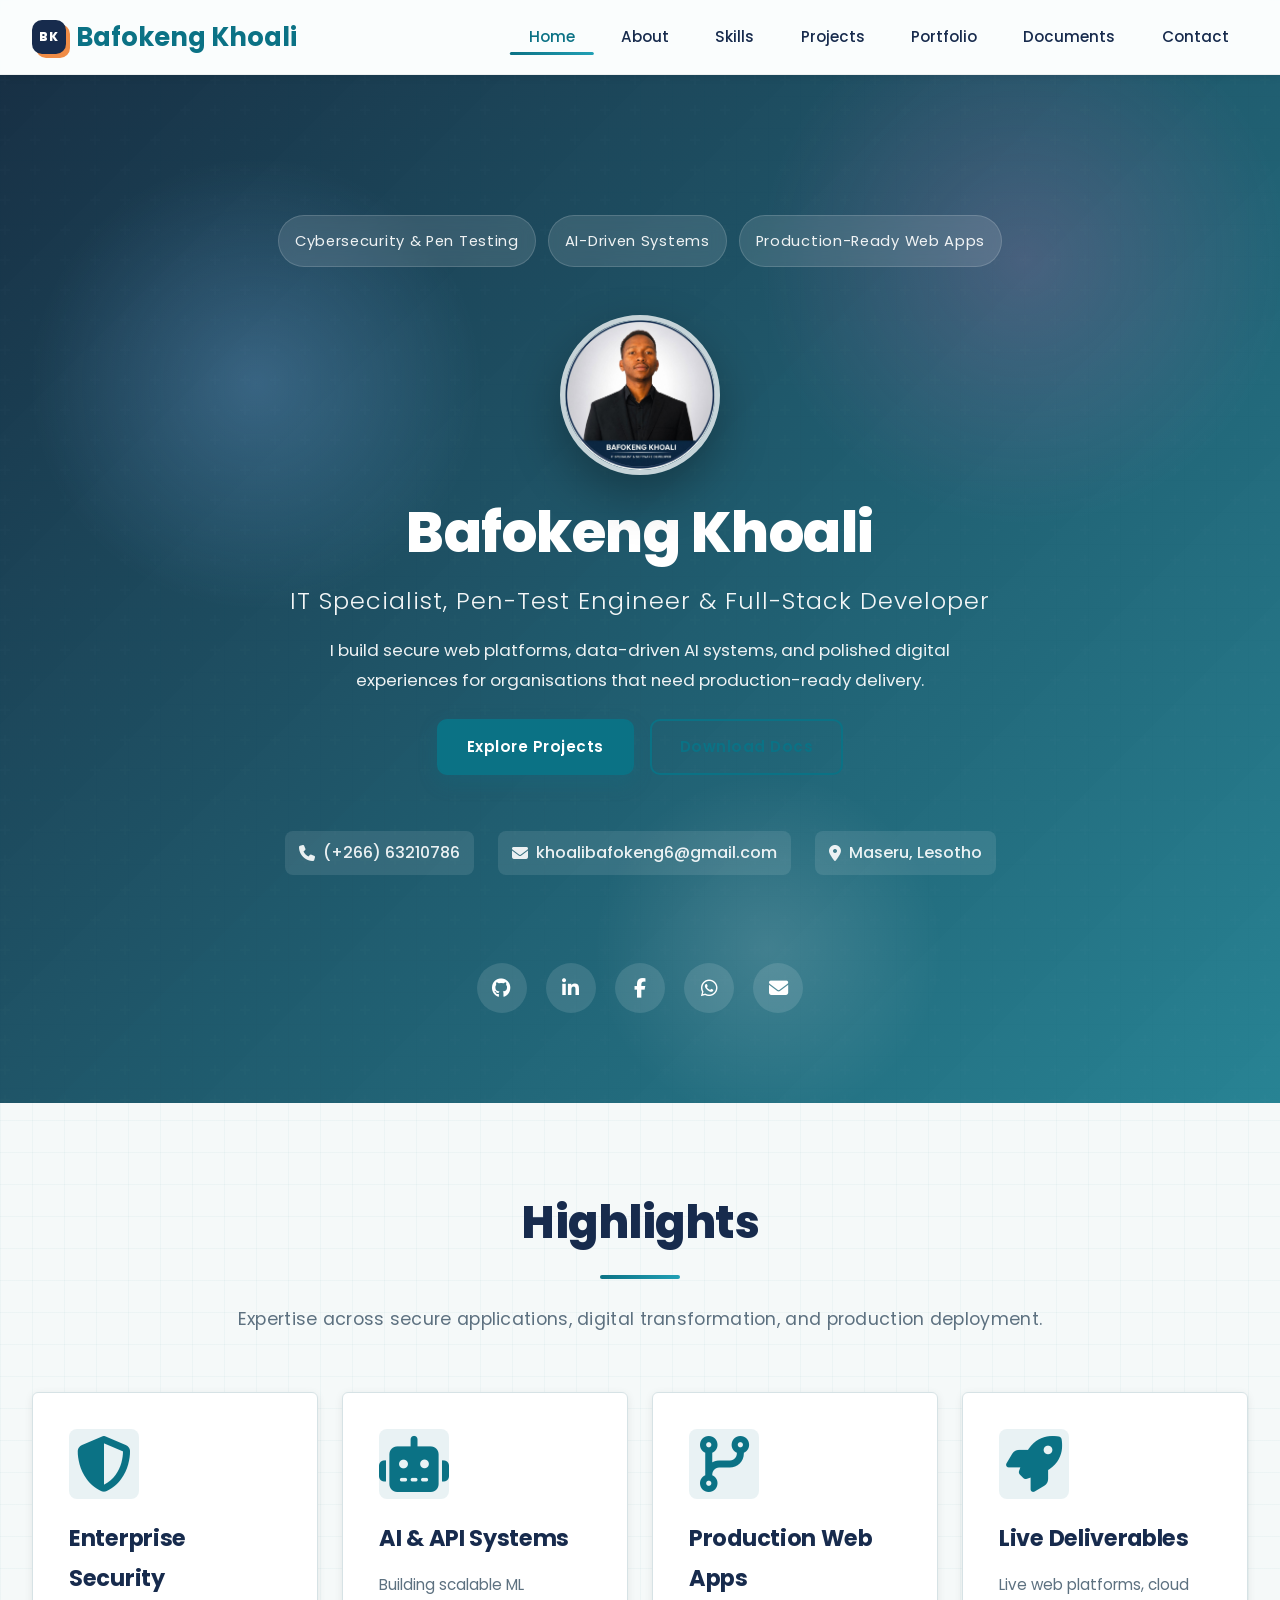
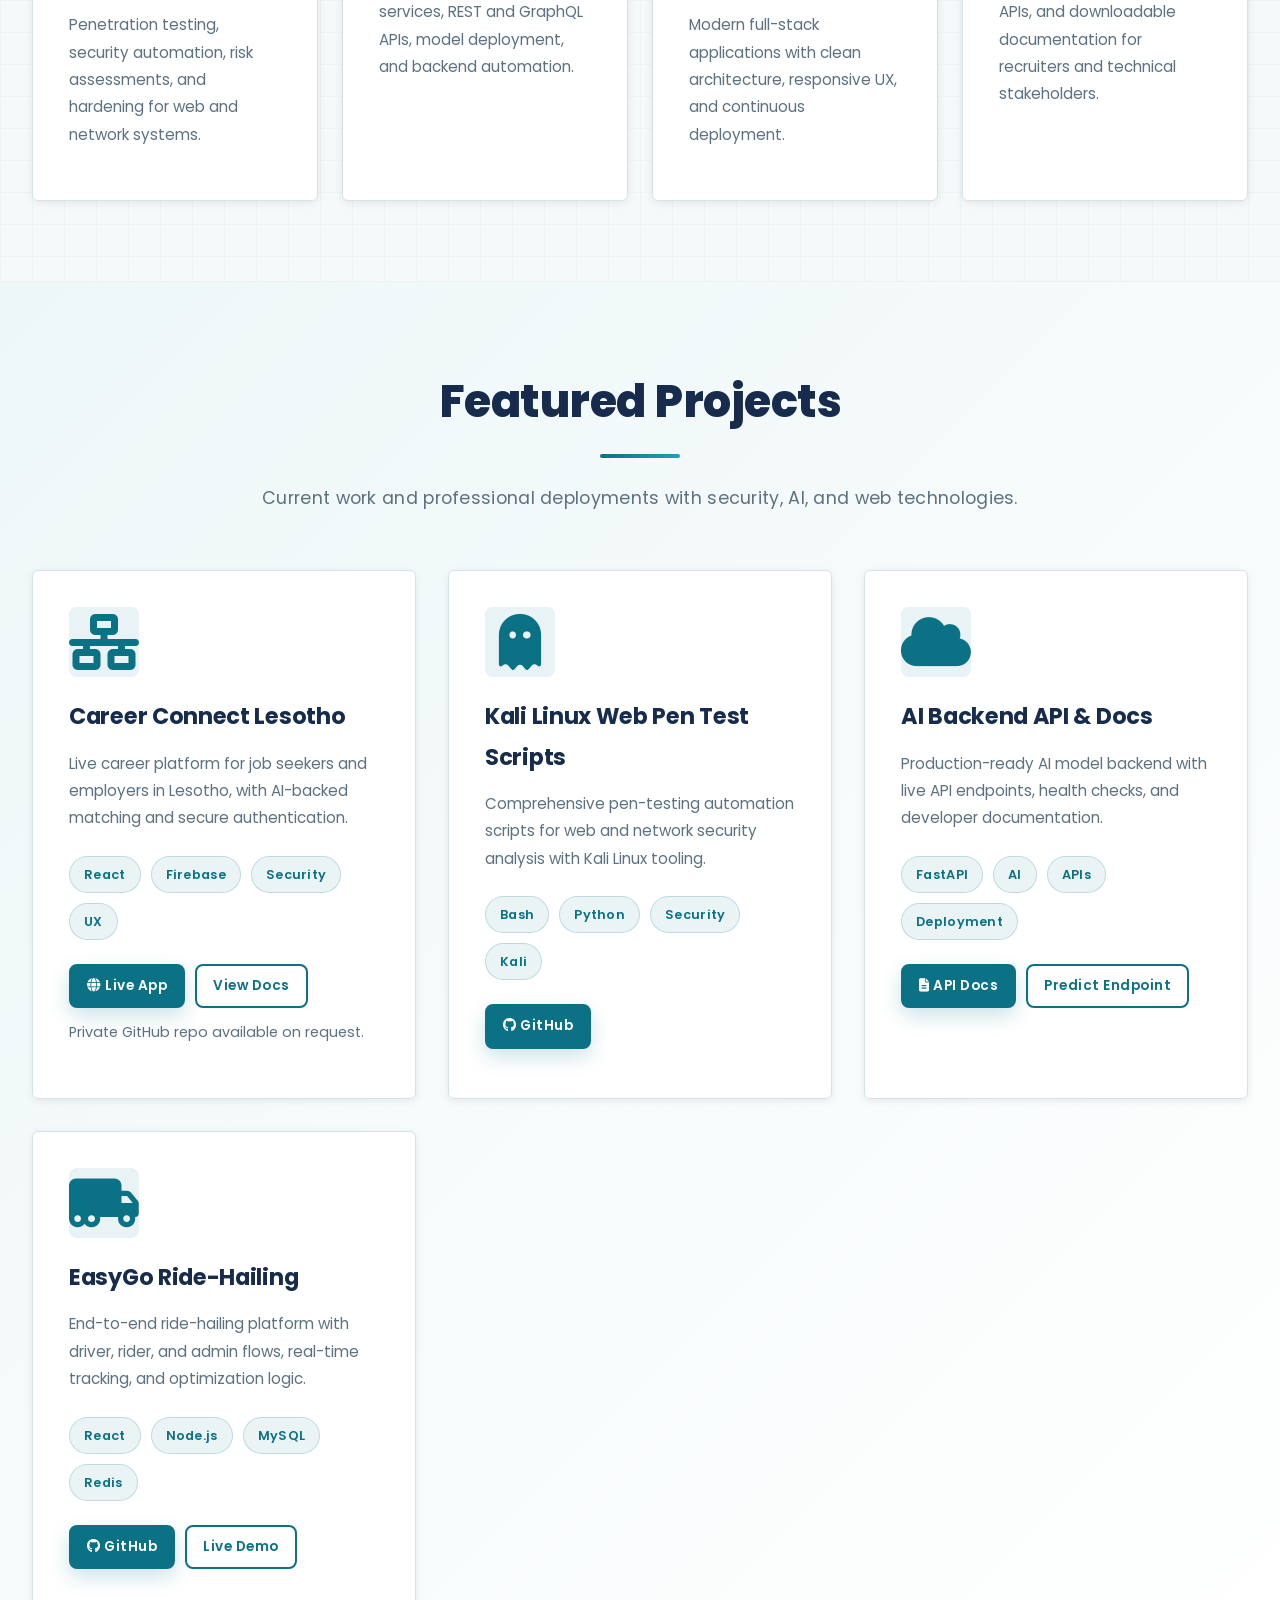
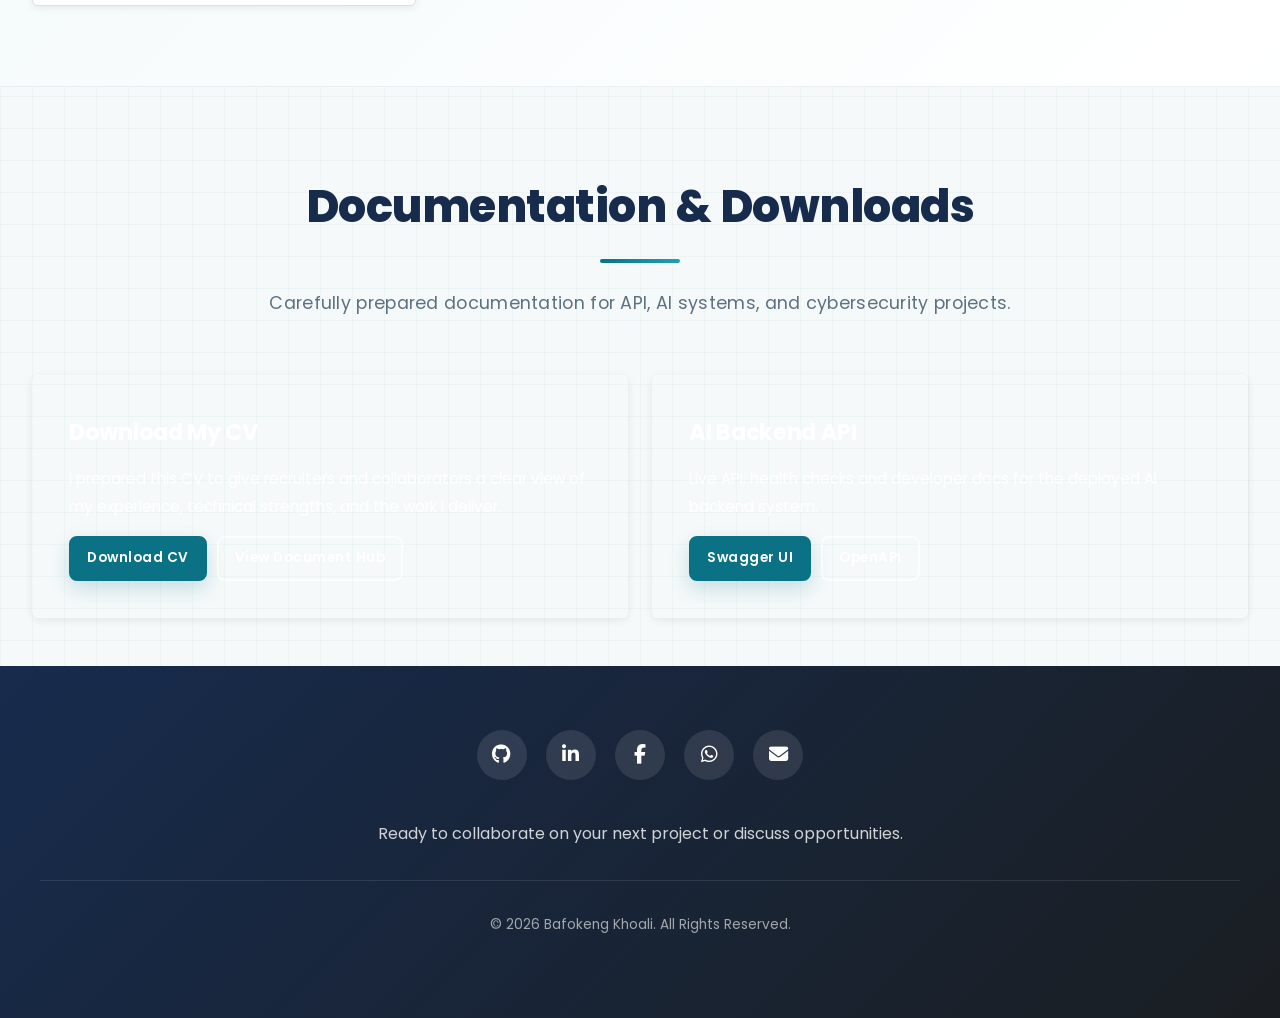
==== commit 98613cea: "Fix responsive layouts and update Facebook links" ====
--- a/index.html
+++ b/index.html
@@ -86,7 +86,7 @@
                 <a href="https://www.linkedin.com/in/bafokeng-khoali-749337437/" target="_blank" title="LinkedIn">
                     <i class="fab fa-linkedin-in"></i>
                 </a>
-                <a href="https://web.facebook.com/bafokeng.khoali.16" target="_blank" title="Facebook">
+                <a href="https://www.facebook.com/profile.php?id=61594687080589" target="_blank" title="Facebook">
                     <i class="fab fa-facebook-f"></i>
                 </a>
                 <a href="https://wa.me/26663210786" target="_blank" title="WhatsApp">
@@ -255,7 +255,7 @@
                 <a href="https://www.linkedin.com/in/bafokeng-khoali-749337437/" target="_blank" title="LinkedIn">
                     <i class="fab fa-linkedin-in"></i>
                 </a>
-                <a href="https://web.facebook.com/bafokeng.khoali.16" target="_blank" title="Facebook">
+                <a href="https://www.facebook.com/profile.php?id=61594687080589" target="_blank" title="Facebook">
                     <i class="fab fa-facebook-f"></i>
                 </a>
                 <a href="https://wa.me/26663210786" target="_blank" title="WhatsApp">
--- a/css/shared-styles.css
+++ b/css/shared-styles.css
@@ -340,6 +340,17 @@
     transition: var(--transition);
 }
 
+.about-profile-img {
+    display: block;
+    width: min(100%, 360px);
+    aspect-ratio: 1;
+    height: auto;
+    margin: 0 auto;
+    border-radius: 50%;
+    object-fit: cover;
+    box-shadow: var(--shadow-md);
+}
+
 .profile-img:hover {
     transform: scale(1.05) translateY(-5px);
     box-shadow: 0 25px 60px rgba(0, 0, 0, 0.4);
@@ -512,7 +523,7 @@
 main {
     max-width: 1400px;
     margin: 0 auto;
-    padding: 0 2rem;
+    padding: 0;
 }
 
 section {
@@ -908,7 +919,7 @@
 
 .row {
     display: grid;
-    grid-template-columns: repeat(auto-fit, minmax(300px, 1fr));
+    grid-template-columns: repeat(auto-fit, minmax(min(100%, 300px), 1fr));
     gap: 2rem;
 }
 
@@ -1189,6 +1200,10 @@
         padding: 2.5rem 1rem;
     }
 
+    .container {
+        padding: 0;
+    }
+
     .section-title {
         margin-bottom: 2rem;
     }
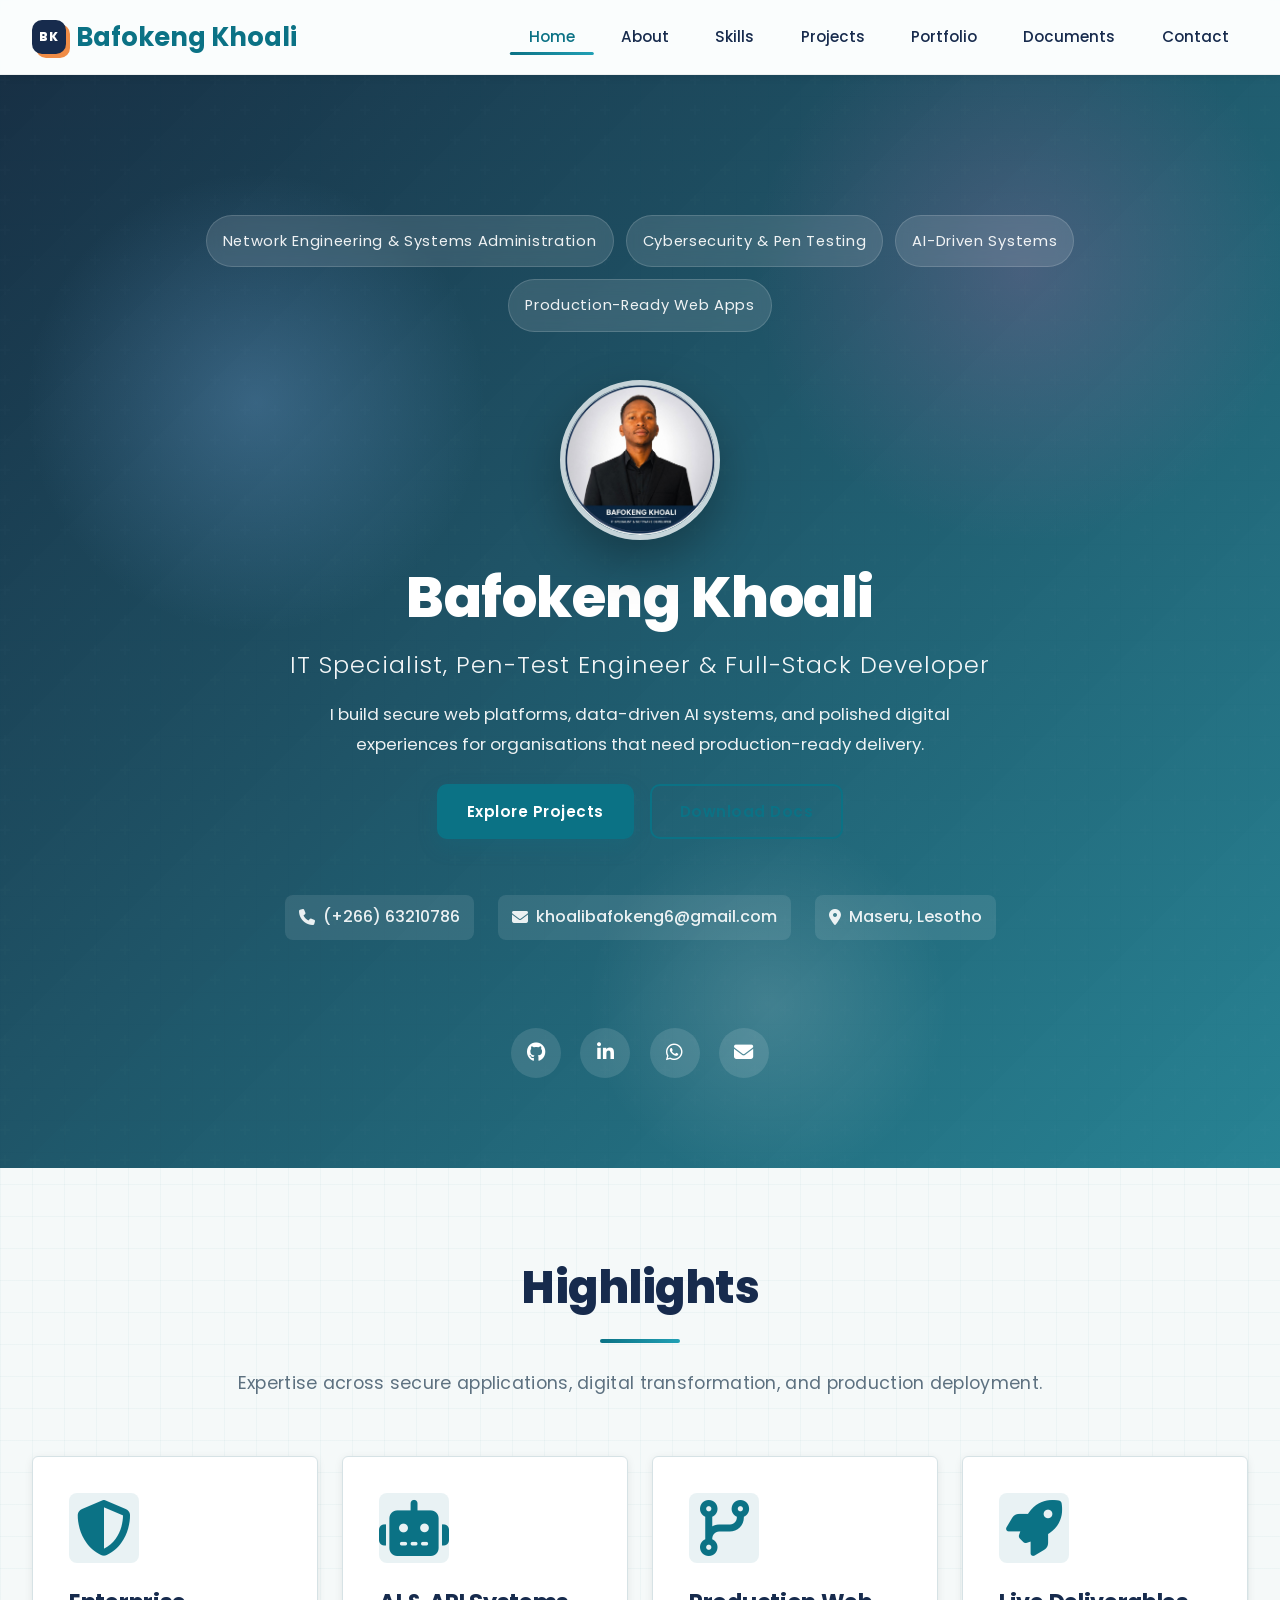
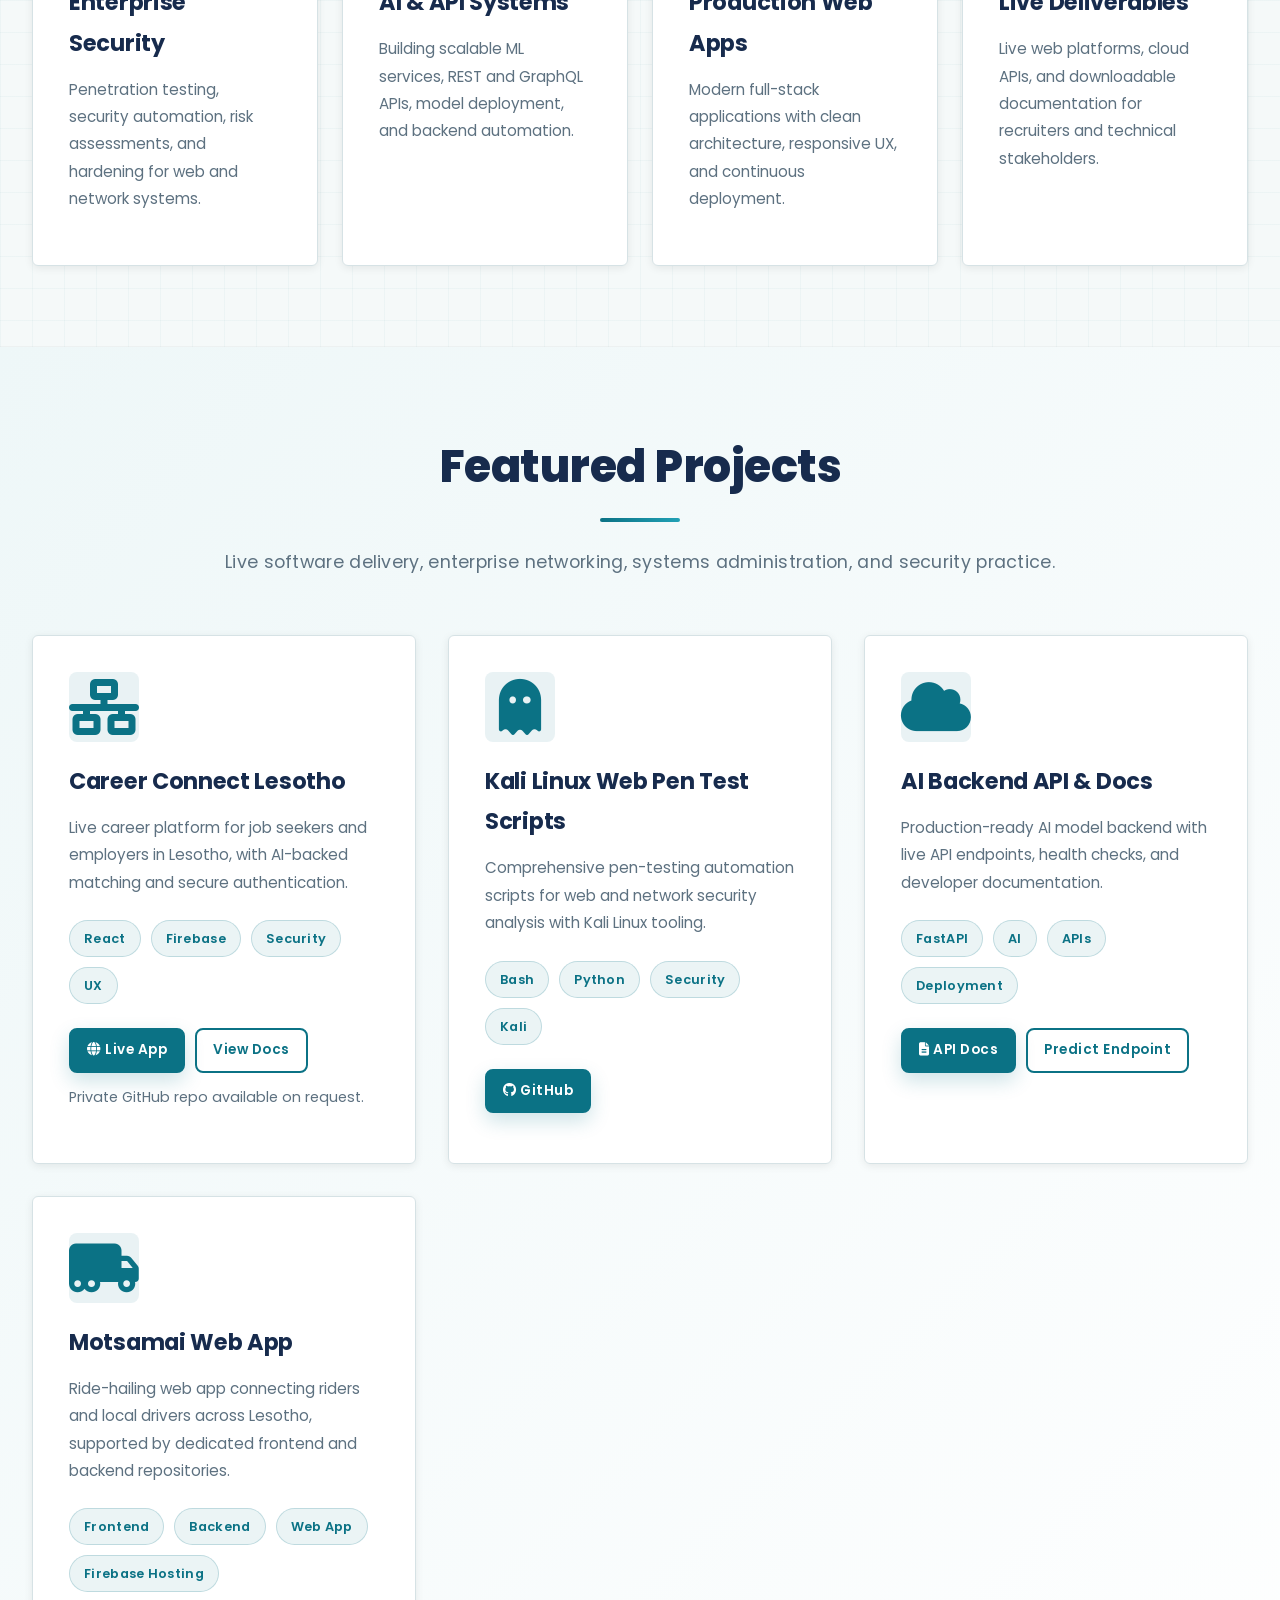
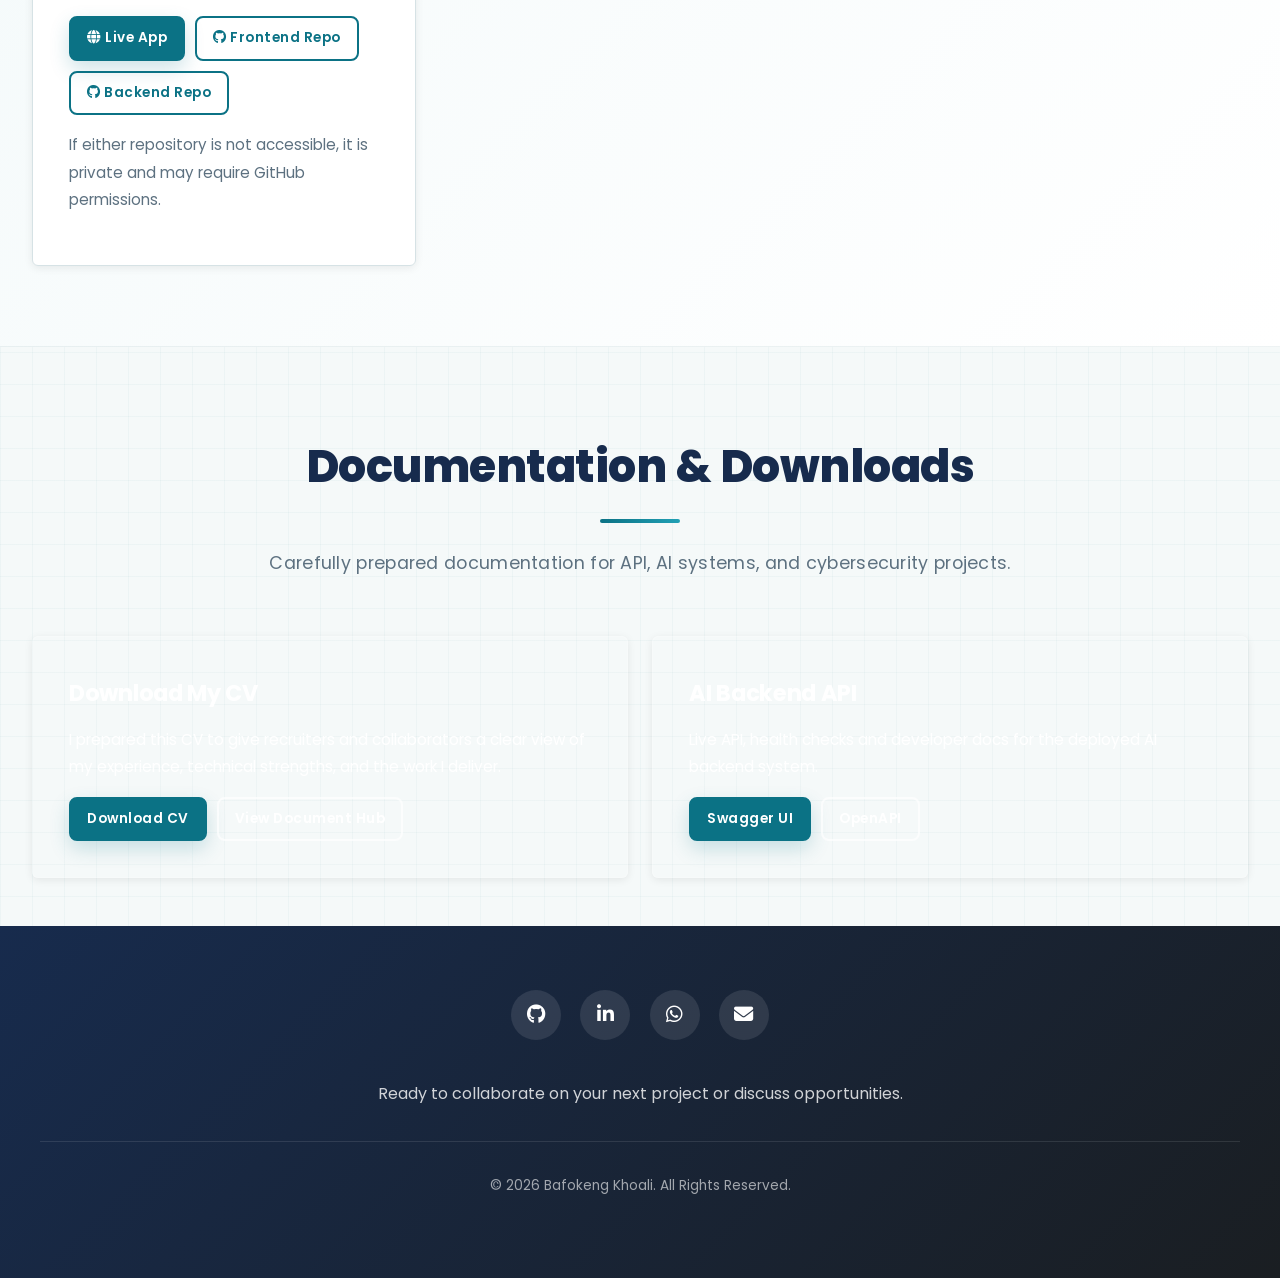
==== commit 40dbf6e2: "Update portfolio for Motsamai and networking work Co-authored-by: Copilot <223556219+Copilot@users.n" ====
--- a/index.html
+++ b/index.html
@@ -62,6 +62,7 @@
     <header id="home">
         <div class="header-content">
             <div class="hero-labels">
+                <span>Network Engineering & Systems Administration</span>
                 <span>Cybersecurity & Pen Testing</span>
                 <span>AI-Driven Systems</span>
                 <span>Production-Ready Web Apps</span>
@@ -86,9 +87,6 @@
                 <a href="https://www.linkedin.com/in/bafokeng-khoali-749337437/" target="_blank" title="LinkedIn">
                     <i class="fab fa-linkedin-in"></i>
                 </a>
-                <a href="https://www.facebook.com/profile.php?id=61594687080589" target="_blank" title="Facebook">
-                    <i class="fab fa-facebook-f"></i>
-                </a>
                 <a href="https://wa.me/26663210786" target="_blank" title="WhatsApp">
                     <i class="fab fa-whatsapp"></i>
                 </a>
@@ -136,7 +134,7 @@
             <div class="container">
                 <div class="section-title animate-on-scroll">
                     <h2>Featured Projects</h2>
-                    <p>Current work and professional deployments with security, AI, and web technologies.</p>
+                    <p>Live software delivery, enterprise networking, systems administration, and security practice.</p>
                 </div>
                 <div class="row animate-on-scroll">
                     <div class="card">
@@ -196,22 +194,26 @@
                     </div>
                     <div class="card">
                         <div class="card-icon"><i class="fas fa-truck-moving"></i></div>
-                        <h3>EasyGo Ride-Hailing</h3>
-                        <p>End-to-end ride-hailing platform with driver, rider, and admin flows, real-time tracking, and optimization logic.</p>
-                        <div class="tech-tags">
-                            <span class="tech-tag">React</span>
-                            <span class="tech-tag">Node.js</span>
-                            <span class="tech-tag">MySQL</span>
-                            <span class="tech-tag">Redis</span>
-                        </div>
-                        <div style="display: flex; gap: 10px; flex-wrap: wrap;">
-                            <a href="https://github.com/Baffy-s-Computer-Solution/easyGo-app" class="btn btn-primary btn-small" target="_blank">
-                                <i class="fab fa-github"></i> GitHub
-                            </a>
-                            <a href="https://easygols.web.app" class="btn btn-outline btn-small" target="_blank">
-                                Live Demo
-                            </a>
-                        </div>
+                        <h3>Motsamai Web App</h3>
+                        <p>Ride-hailing web app connecting riders and local drivers across Lesotho, supported by dedicated frontend and backend repositories.</p>
+                        <div class="tech-tags">
+                            <span class="tech-tag">Frontend</span>
+                            <span class="tech-tag">Backend</span>
+                            <span class="tech-tag">Web App</span>
+                            <span class="tech-tag">Firebase Hosting</span>
+                        </div>
+                        <div style="display: flex; gap: 10px; flex-wrap: wrap;">
+                            <a href="https://motsamai.web.app/" class="btn btn-primary btn-small" target="_blank" rel="noopener noreferrer">
+                                <i class="fas fa-globe"></i> Live App
+                            </a>
+                            <a href="https://github.com/Baffy-s-Computer-Solution/motsamaiFrontend" class="btn btn-outline btn-small" target="_blank" rel="noopener noreferrer">
+                                <i class="fab fa-github"></i> Frontend Repo
+                            </a>
+                            <a href="https://github.com/Baffy-s-Computer-Solution/motsamaiBackend" class="btn btn-outline btn-small" target="_blank" rel="noopener noreferrer">
+                                <i class="fab fa-github"></i> Backend Repo
+                            </a>
+                        </div>
+                        <p class="repo-access-note">If either repository is not accessible, it is private and may require GitHub permissions.</p>
                     </div>
                 </div>
             </div>
@@ -255,9 +257,6 @@
                 <a href="https://www.linkedin.com/in/bafokeng-khoali-749337437/" target="_blank" title="LinkedIn">
                     <i class="fab fa-linkedin-in"></i>
                 </a>
-                <a href="https://www.facebook.com/profile.php?id=61594687080589" target="_blank" title="Facebook">
-                    <i class="fab fa-facebook-f"></i>
-                </a>
                 <a href="https://wa.me/26663210786" target="_blank" title="WhatsApp">
                     <i class="fab fa-whatsapp"></i>
                 </a>
--- a/css/shared-styles.css
+++ b/css/shared-styles.css
@@ -351,6 +351,10 @@
     box-shadow: var(--shadow-md);
 }
 
+#about-intro .row {
+    align-items: center;
+}
+
 .profile-img:hover {
     transform: scale(1.05) translateY(-5px);
     box-shadow: 0 25px 60px rgba(0, 0, 0, 0.4);
@@ -760,6 +764,147 @@
     border-color: rgba(108, 92, 231, 0.4);
 }
 
+.repo-access-note,
+.project-detail {
+    color: #43586c;
+    font-size: 0.9rem;
+    margin-top: 1rem;
+}
+
+.project-links {
+    display: flex;
+    flex-wrap: wrap;
+    gap: 0.75rem;
+}
+
+.networking-section {
+    background: linear-gradient(180deg, #f5f9f9 0%, #eaf3f4 100%);
+}
+
+.network-topology {
+    max-width: 980px;
+    margin: 0 auto 2.5rem;
+    padding: 2rem;
+    border-radius: 14px;
+    background: #142b45;
+    color: #f5fbff;
+    box-shadow: var(--shadow-md);
+    text-align: center;
+}
+
+.topology-node {
+    display: flex;
+    flex-direction: column;
+    gap: 0.35rem;
+    min-width: 220px;
+    padding: 1rem 1.25rem;
+    border: 1px solid rgba(255, 255, 255, 0.28);
+    border-radius: 10px;
+    background: #203c5a;
+    color: #eef7ff;
+}
+
+.topology-hq {
+    width: fit-content;
+    margin: 0 auto;
+    border-color: #71d1de;
+}
+
+.topology-label {
+    color: #8ee1e9;
+    font-size: 0.82rem;
+    font-weight: 700;
+    letter-spacing: 0.08em;
+}
+
+.topology-links {
+    display: flex;
+    justify-content: space-around;
+    gap: 1rem;
+    margin: 1.25rem auto 0.5rem;
+    color: #d6e8f5;
+    font-size: 0.85rem;
+}
+
+.topology-links span {
+    flex: 1;
+}
+
+.topology-links span::before {
+    content: '';
+    display: block;
+    width: 1px;
+    height: 22px;
+    margin: 0 auto 0.5rem;
+    background: #71d1de;
+}
+
+.topology-branches {
+    display: flex;
+    justify-content: space-around;
+    gap: 1rem;
+}
+
+.topology-datacenter {
+    display: flex;
+    flex-direction: column;
+    gap: 0.25rem;
+    width: fit-content;
+    margin: 1.25rem auto 0;
+    padding: 0.8rem 1.2rem;
+    border: 1px solid rgba(255, 255, 255, 0.28);
+    border-radius: 8px;
+    color: #f5fbff;
+    font-weight: 700;
+}
+
+.topology-datacenter span {
+    color: #d6e8f5;
+    font-size: 0.85rem;
+    font-weight: 400;
+}
+
+.network-skills-grid {
+    display: grid;
+    grid-template-columns: repeat(auto-fit, minmax(260px, 1fr));
+    gap: 1.25rem;
+}
+
+.network-skill-card {
+    padding: 1.6rem;
+    border: 1px solid var(--medium-gray);
+    border-radius: 10px;
+    background: #fff;
+    box-shadow: var(--shadow-sm);
+}
+
+.network-skill-card h3 {
+    margin-bottom: 1rem;
+    color: var(--secondary-color);
+    font-size: 1.15rem;
+}
+
+.network-skill-card h3 i {
+    margin-right: 0.4rem;
+    color: var(--primary-color);
+}
+
+.network-skill-card ul {
+    padding-left: 1.2rem;
+    color: #43586c;
+}
+
+.network-skill-card li + li {
+    margin-top: 0.55rem;
+}
+
+.networking-note {
+    max-width: 760px;
+    margin: 1.5rem auto 0;
+    color: #43586c;
+    text-align: center;
+}
+
 /* ========================================
    FORMS
    ======================================== */
@@ -1204,6 +1349,11 @@
         padding: 0;
     }
 
+    #about-intro .about-profile-img {
+        width: min(100%, 260px);
+        margin-bottom: 1.5rem;
+    }
+
     .section-title {
         margin-bottom: 2rem;
     }
@@ -1274,4 +1424,27 @@
     .copyright {
         font-size: 0.75rem;
     }
-}
+
+    .network-topology {
+        padding: 1rem;
+    }
+
+    .topology-node {
+        min-width: 0;
+        width: 100%;
+        padding: 0.8rem 0.5rem;
+        font-size: 0.8rem;
+    }
+
+    .topology-branches {
+        gap: 0.6rem;
+    }
+
+    .topology-links {
+        font-size: 0.7rem;
+    }
+
+    .topology-datacenter {
+        font-size: 0.8rem;
+    }
+}
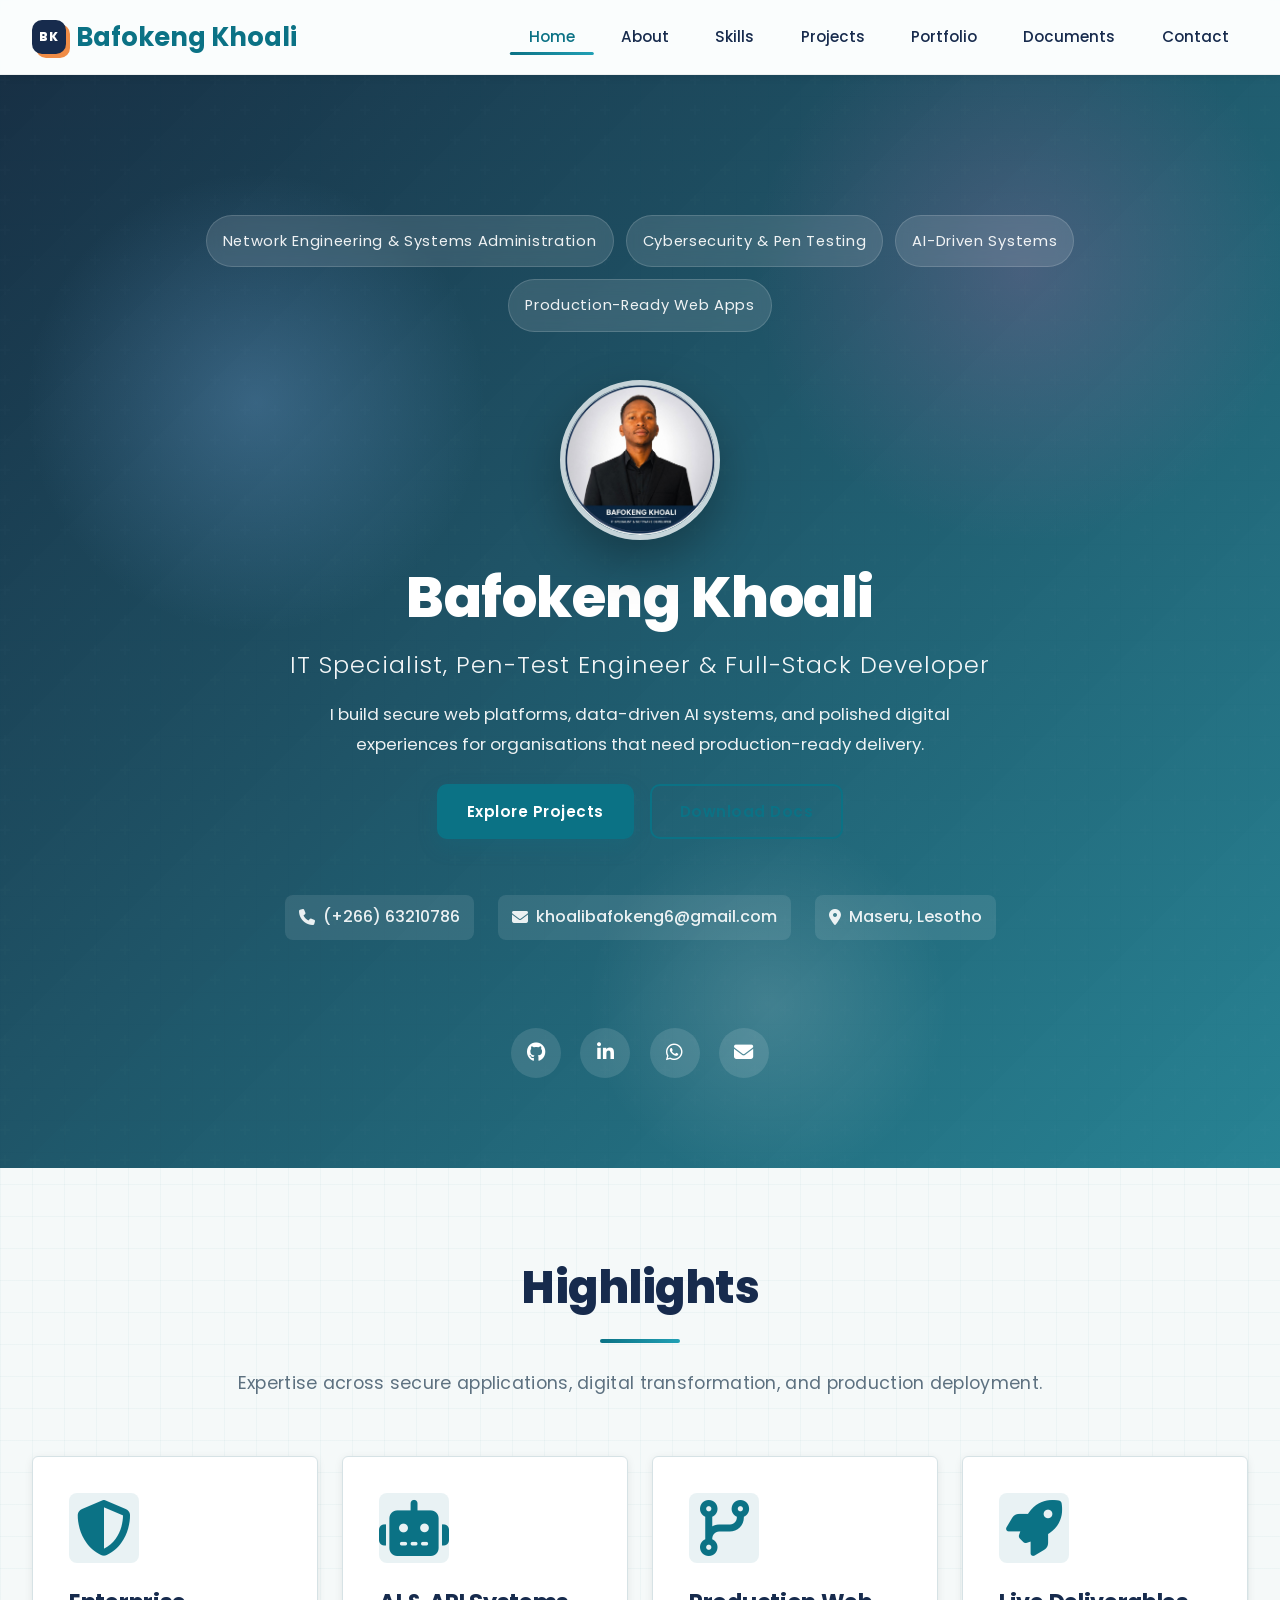
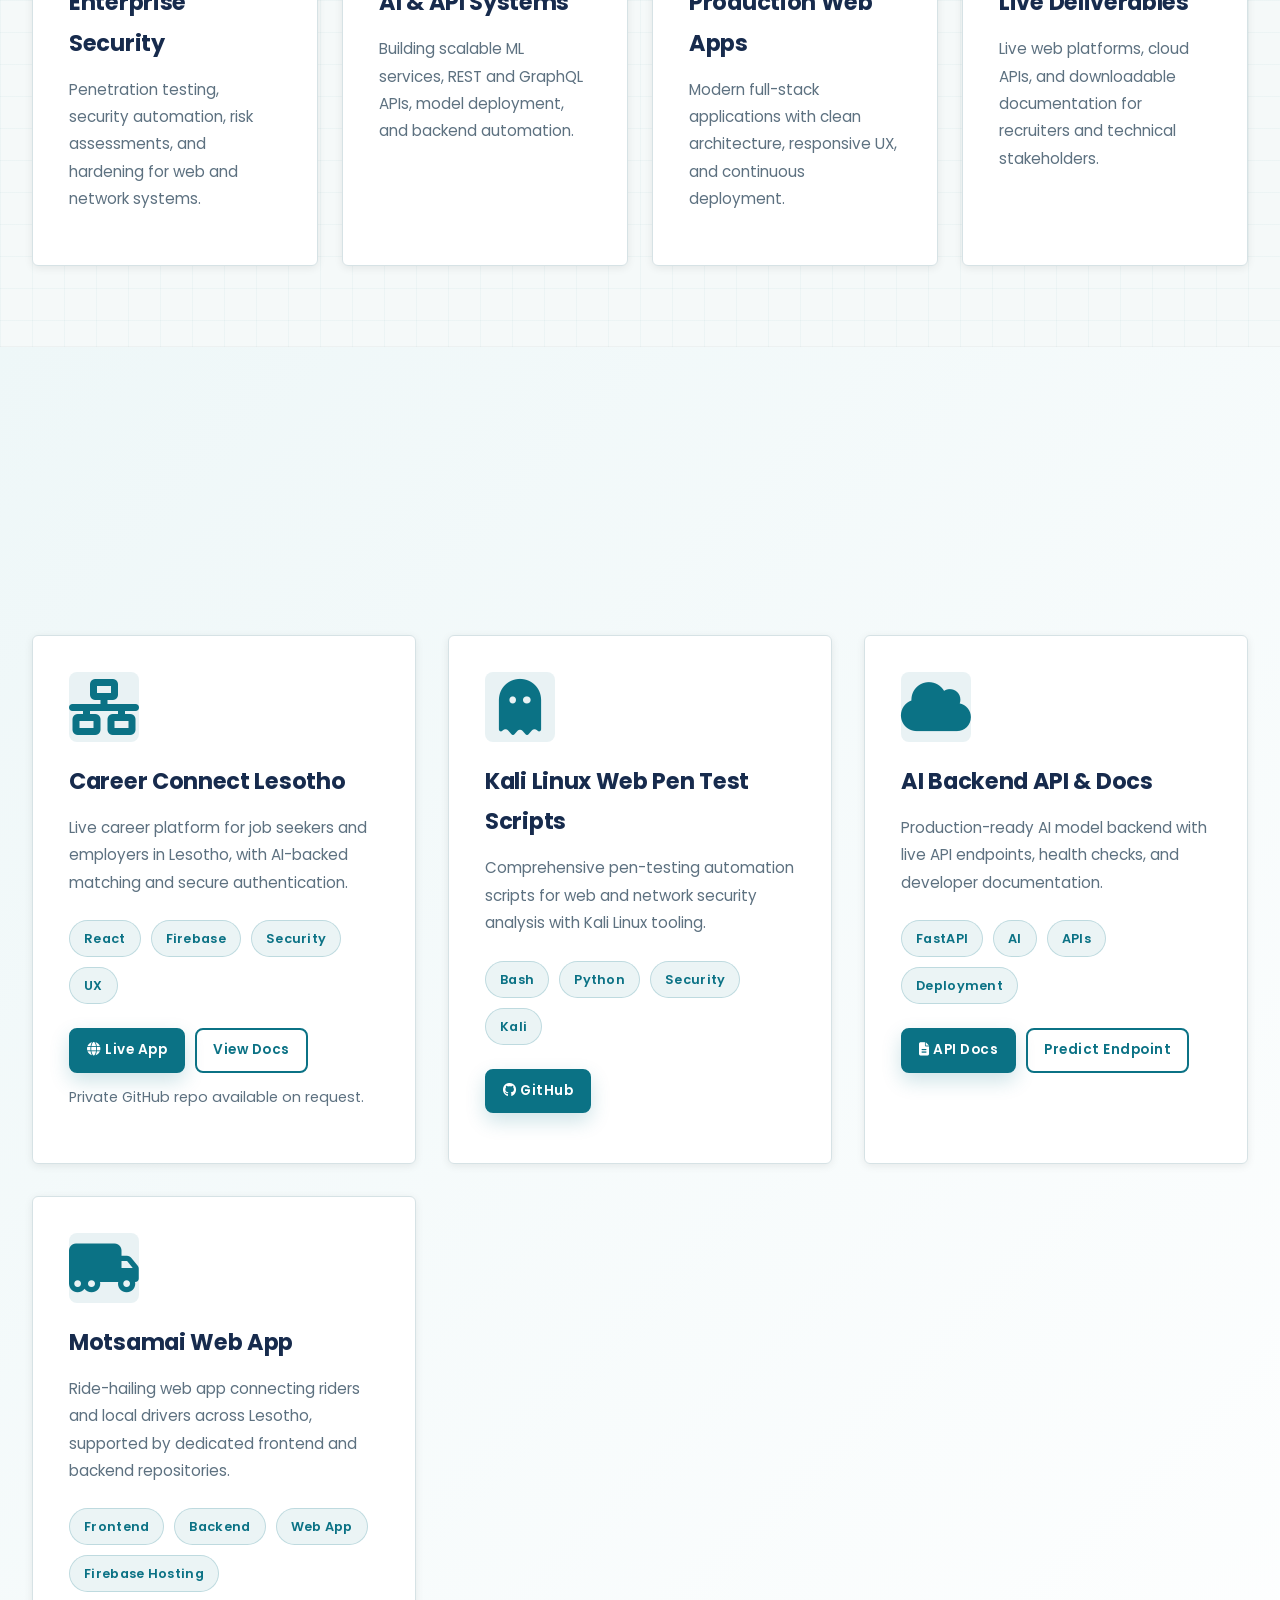
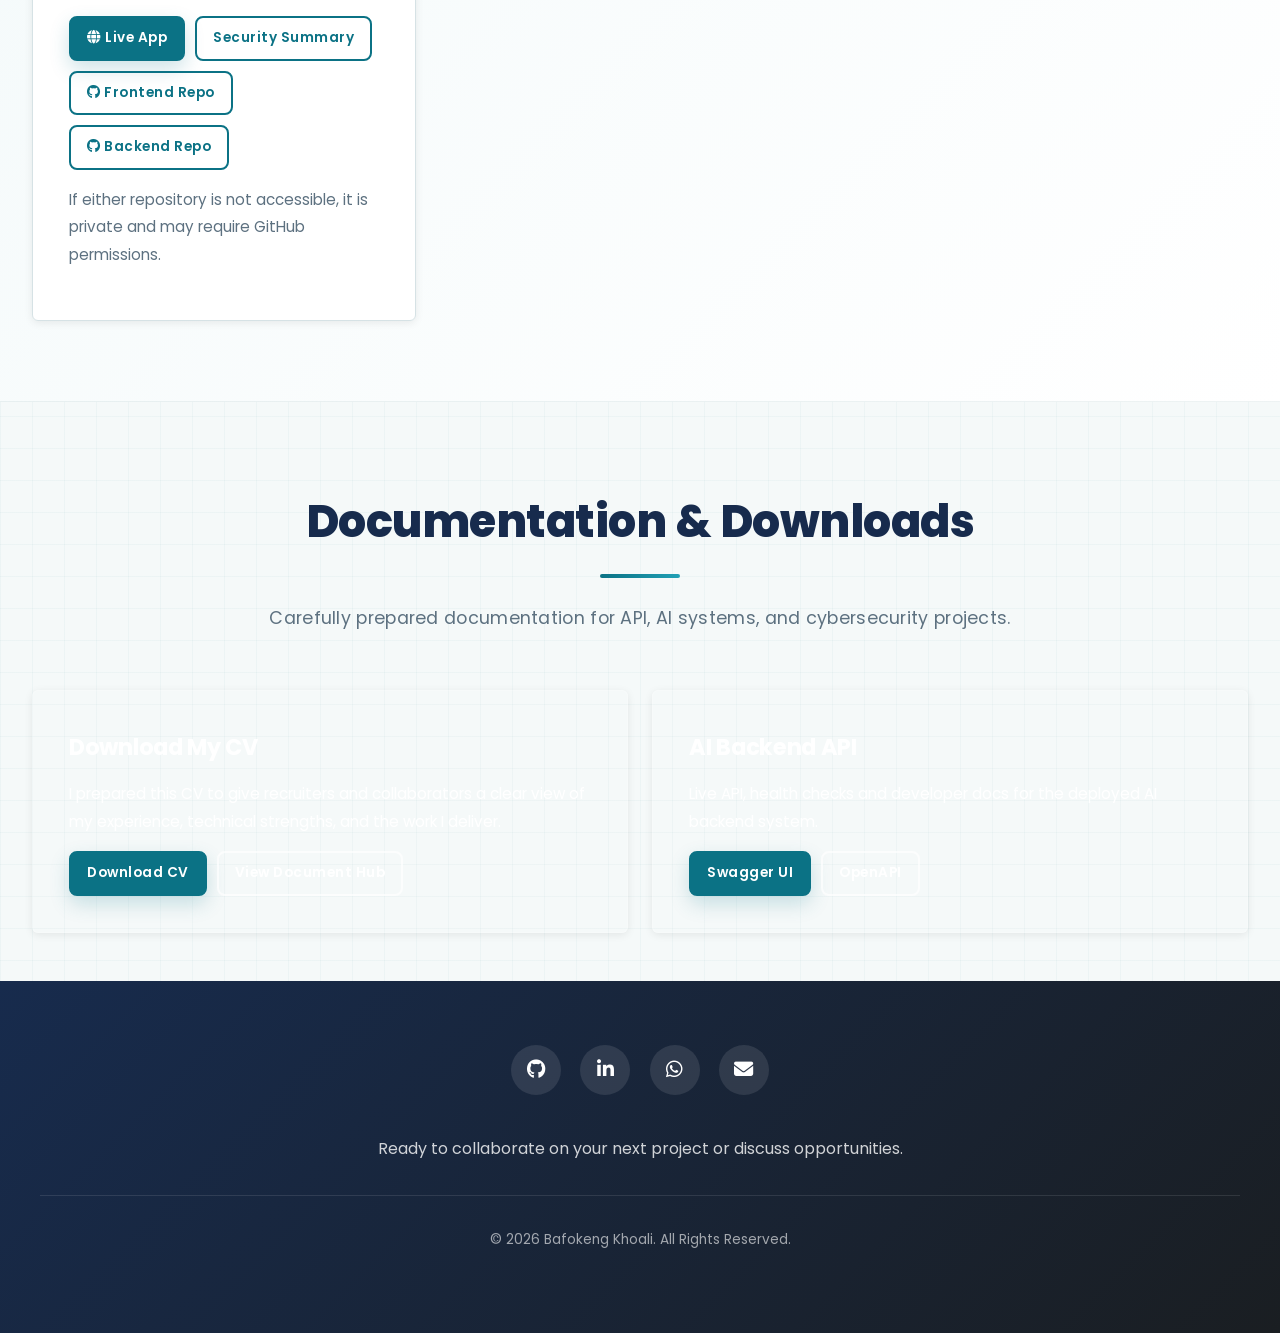
==== commit a6ae07c9: "Publish project documentation and security summaries" ====
--- a/index.html
+++ b/index.html
@@ -206,6 +206,9 @@
                             <a href="https://motsamai.web.app/" class="btn btn-primary btn-small" target="_blank" rel="noopener noreferrer">
                                 <i class="fas fa-globe"></i> Live App
                             </a>
+                            <a href="documents.html#security-assessments" class="btn btn-outline btn-small">
+                                Security Summary
+                            </a>
                             <a href="https://github.com/Baffy-s-Computer-Solution/motsamaiFrontend" class="btn btn-outline btn-small" target="_blank" rel="noopener noreferrer">
                                 <i class="fab fa-github"></i> Frontend Repo
                             </a>
@@ -230,7 +233,7 @@
                         <h3>Download My CV</h3>
                         <p>I prepared this CV to give recruiters and collaborators a clear view of my experience, technical strengths, and the work I deliver.</p>
                         <div style="display:flex; gap:10px; flex-wrap:wrap; margin-top: 1rem;">
-                            <a href="files/BAFOKENGKHOALICV .pdf" class="btn btn-primary btn-small" target="_blank">Download CV</a>
+                            <a href="files/BAFOKENGKHOALICV.pdf" class="btn btn-primary btn-small" target="_blank" rel="noopener noreferrer">Download CV</a>
                             <a href="documents.html" class="btn btn-outline btn-small">View Document Hub</a>
                         </div>
                     </div>
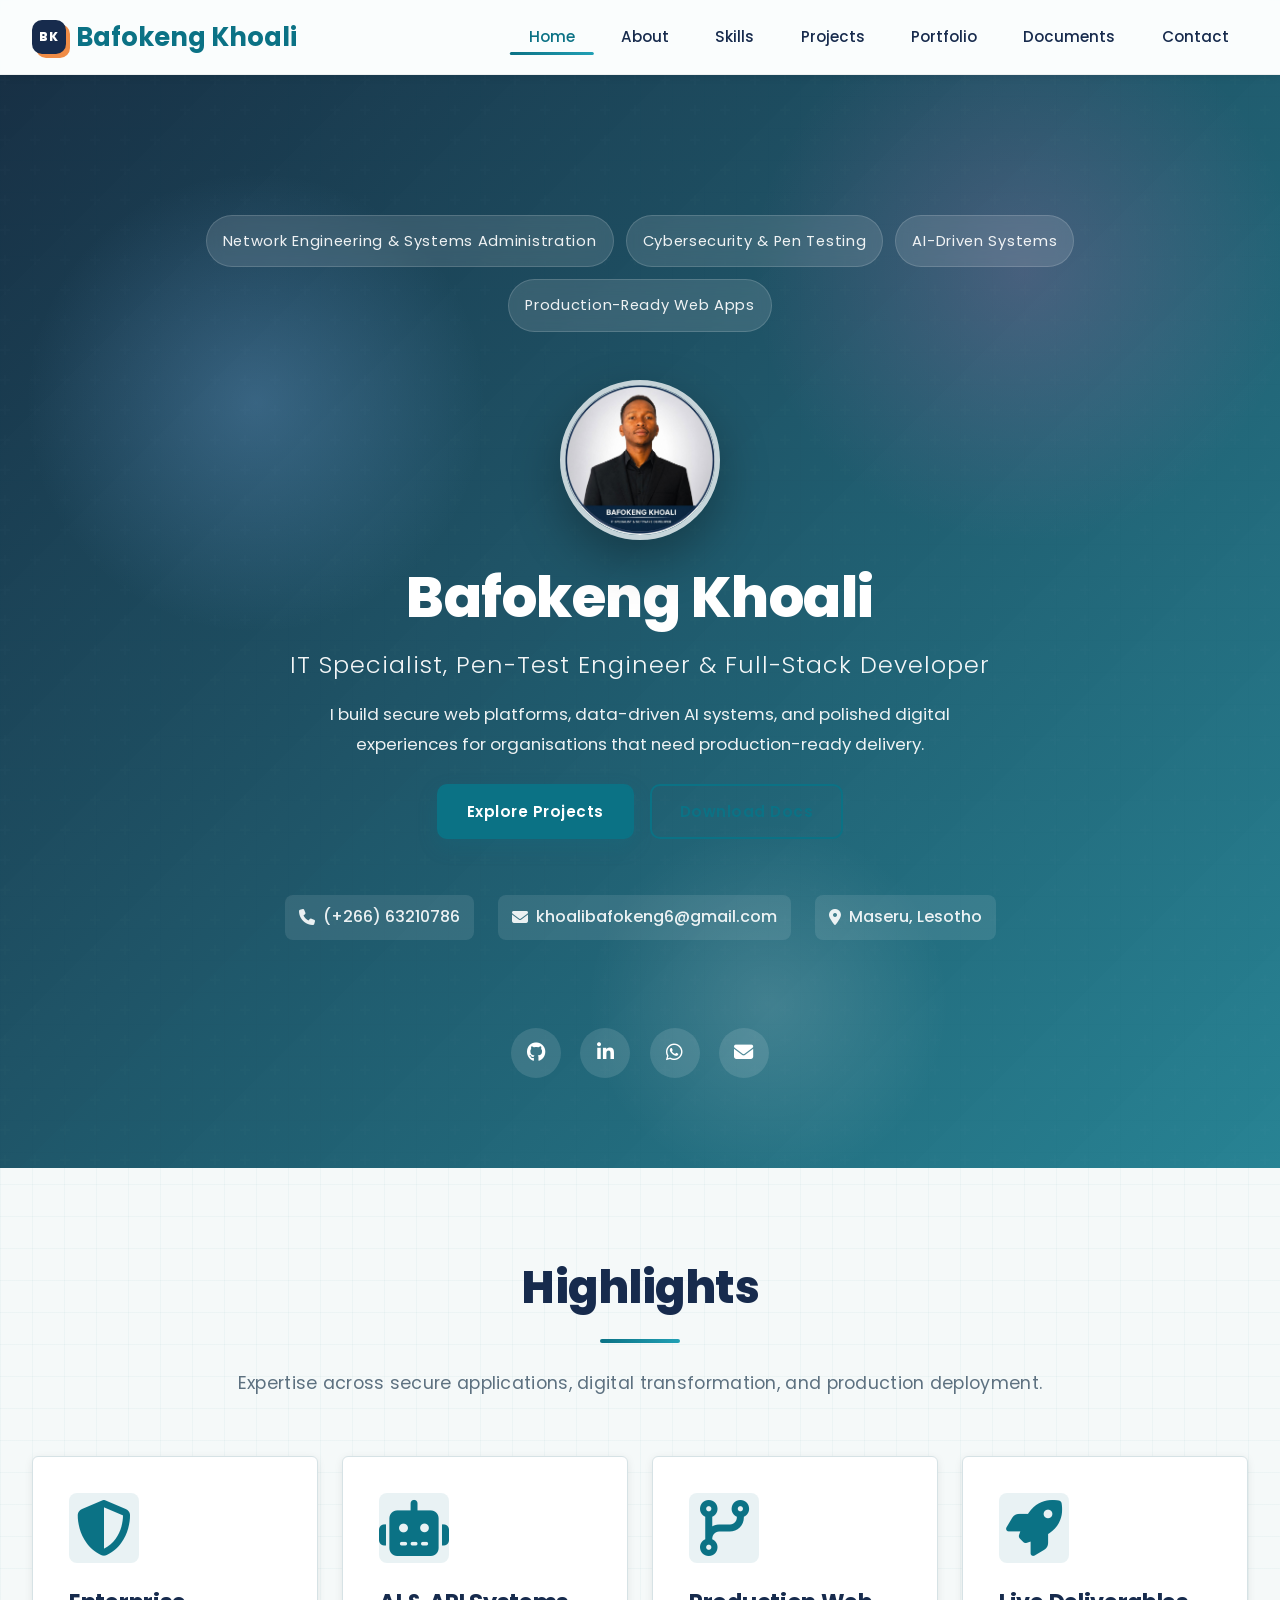
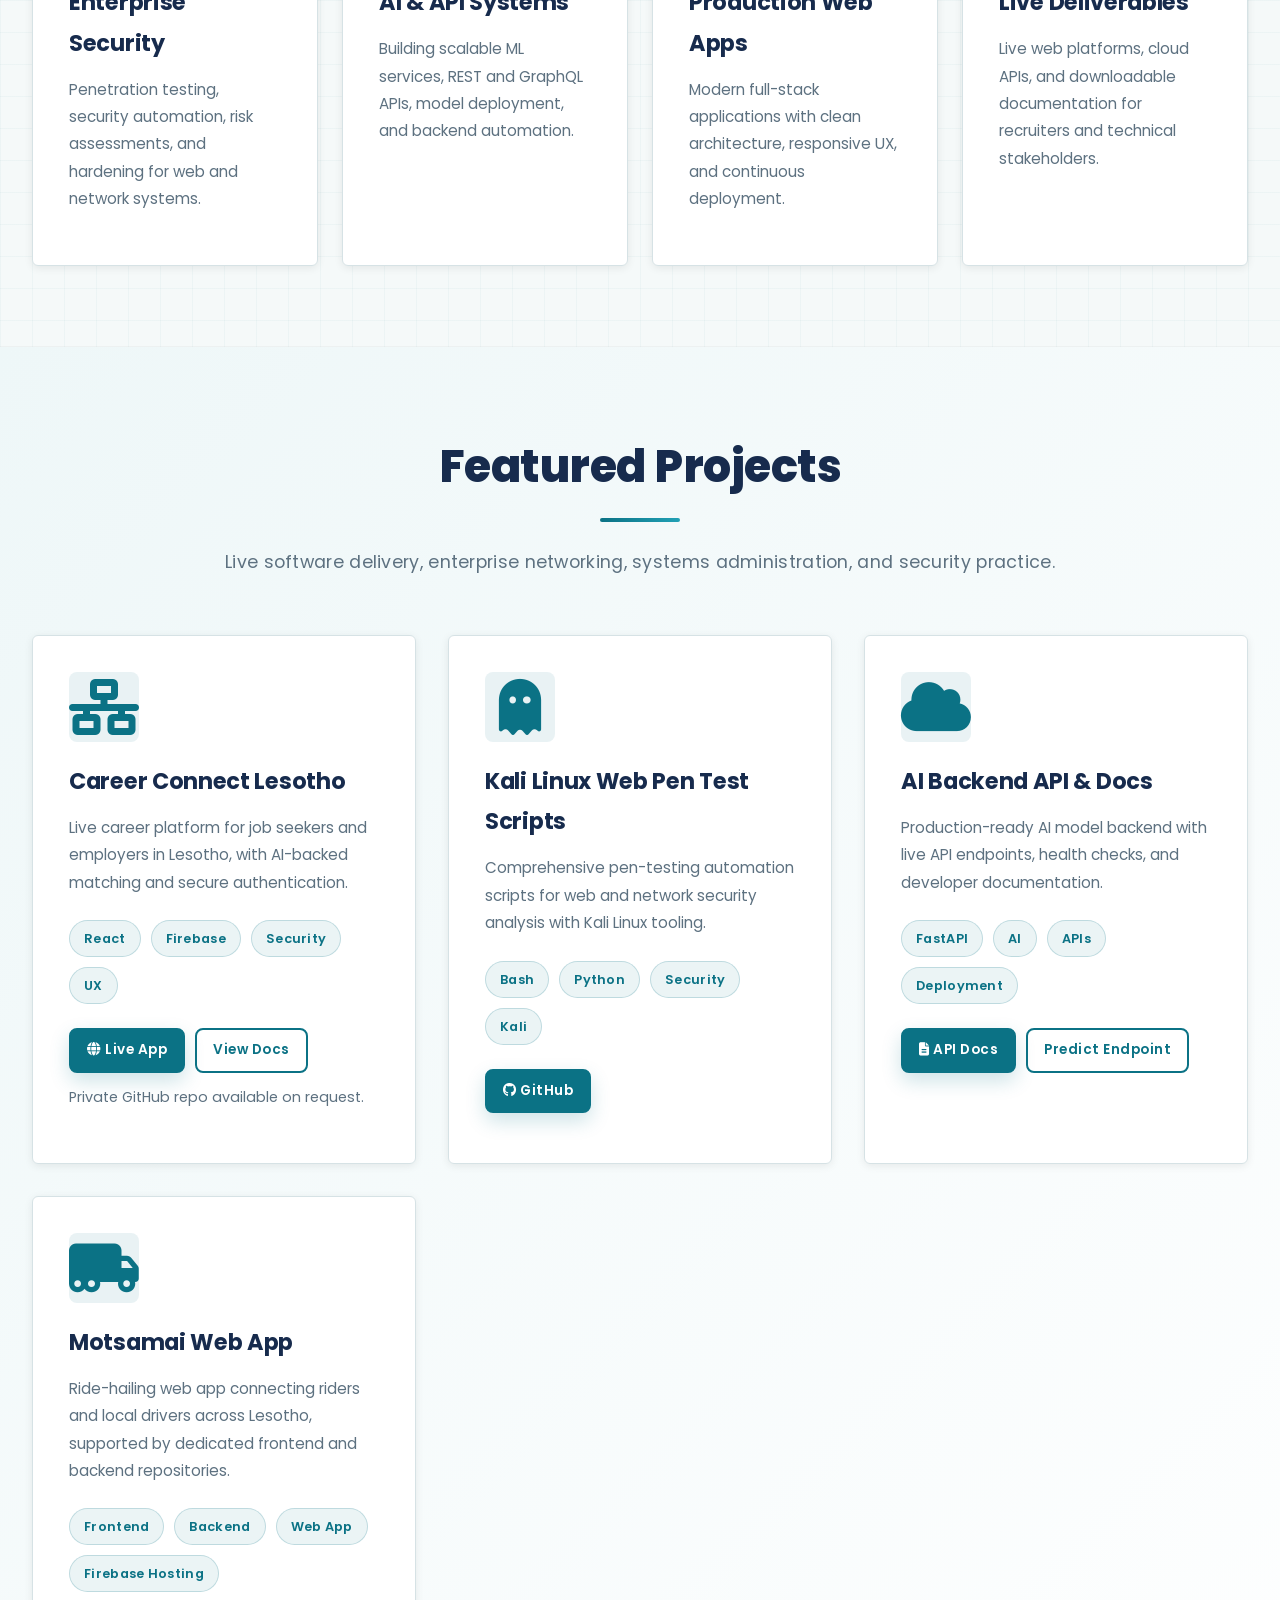
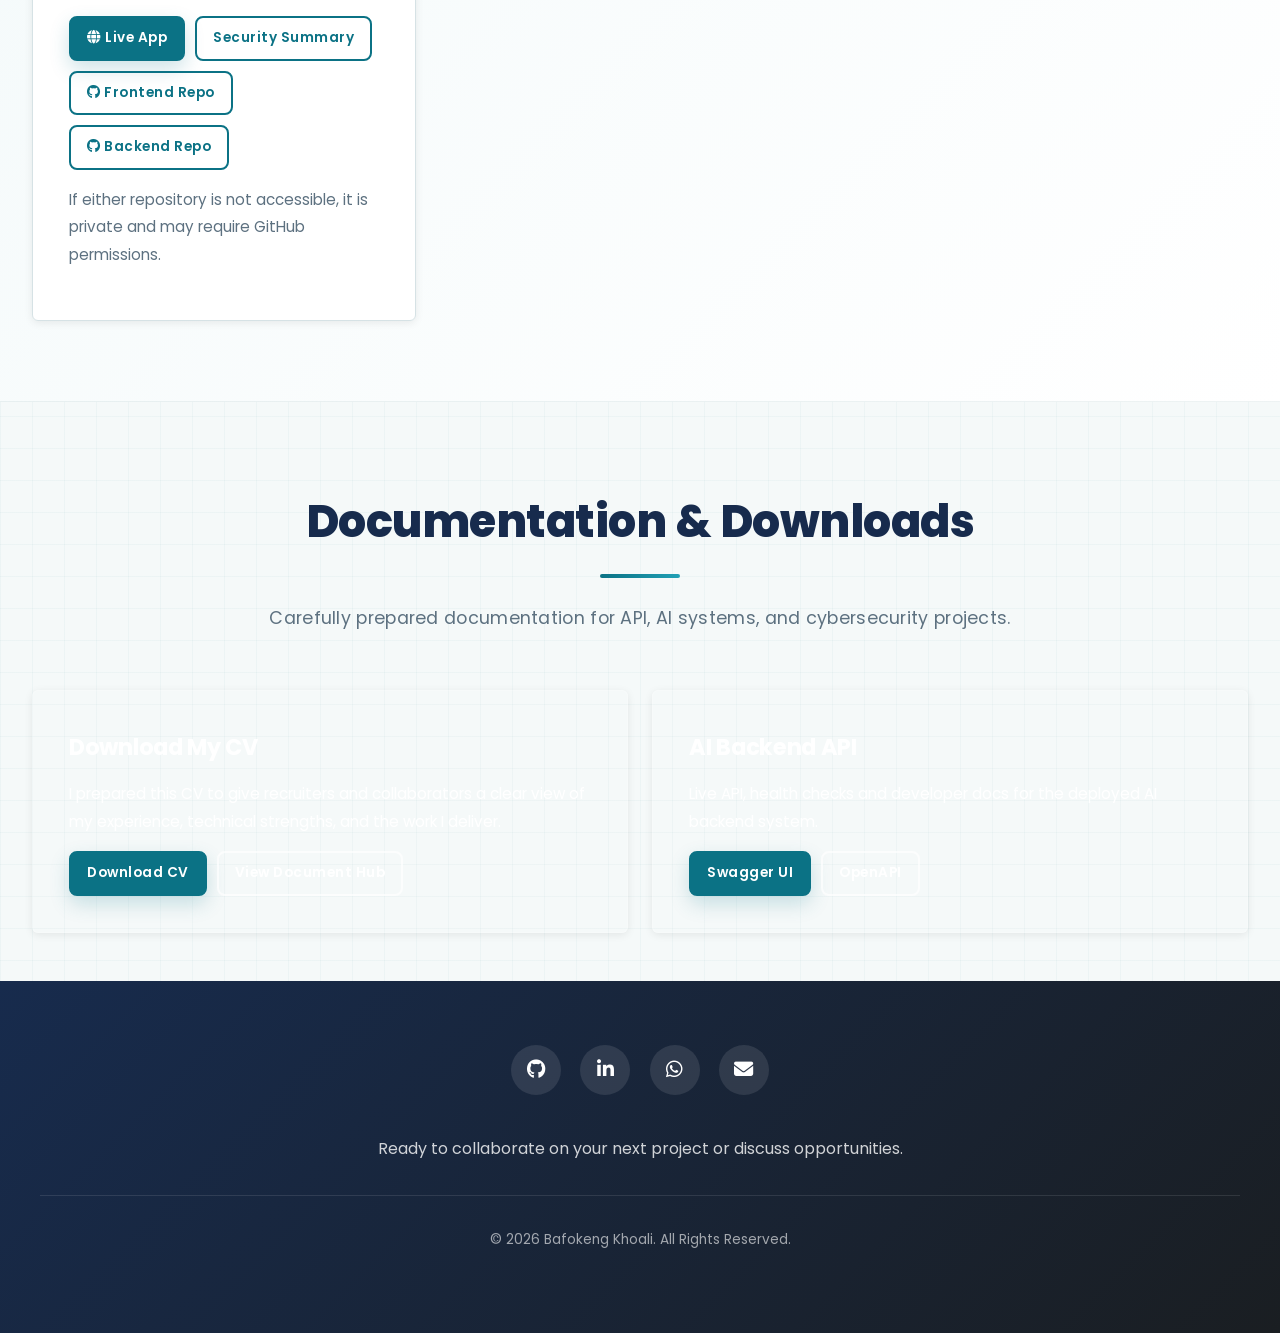
==== commit 4634d44d: "Complete free SEO implementation Co-authored-by: Copilot <223556219+Copilot@users.noreply.github.com" ====
--- a/index.html
+++ b/index.html
@@ -1,26 +1,30 @@
-<!DOCTYPE html>
+                <!DOCTYPE html>
 <html lang="en">
 
 <head>
     <meta charset="UTF-8">
     <meta name="viewport" content="width=device-width, initial-scale=1.0">
-    <meta name="title" content="Bafokeng Khoali - IT Specialist & Full-Stack Developer">
-    <meta name="description" content="Bafokeng Khoali is a Lesotho-based IT specialist offering secure web development, AI/ML systems, pen testing scripts, live API documentation, and production-ready digital CV experiences.">
+    <meta name="description" content="Explore Bafokeng Khoali's professional portfolio featuring full-stack development, cybersecurity, penetration testing, AI systems, and software projects in Lesotho.">
     <meta name="keywords" content="Bafokeng Khoali, IT Specialist, Cybersecurity, Pen Testing, AI, ML, Full-Stack, API Documentation, Lesotho, Career Connect">
     <meta name="author" content="Bafokeng Khoali">
     <meta name="robots" content="index, follow">
-
+    <meta name="theme-color" content="#3b3f87">
+    <link rel="canonical" href="https://bkresume.vercel.app/">
+    <link rel="icon" type="image/svg+xml" href="/favicon.svg">
+
+    <meta property="og:site_name" content="Bafokeng Khoali">
     <meta property="og:type" content="website">
-    <meta property="og:title" content="Bafokeng Khoali - IT Specialist & Developer">
-    <meta property="og:description" content="Full-stack developer with expertise in AI/ML systems and modern web technologies">
-    <meta property="og:url" content="https://bafokengkhoali.com">
-    <meta property="og:image" content="https://images.unsplash.com/photo-1518770660439-4636190af475?auto=format&fit=crop&w=1200&q=80">
-    <meta property="og:image:alt" content="Professional technology portfolio with cybersecurity focus">
-    <meta name="twitter:card" content="summary_large_image">
-    <meta name="theme-color" content="#3b3f87">
-
-    <title>Bafokeng Khoali - IT Specialist & Developer</title>
-    <link rel="canonical" href="https://bafokengkhoali.com">
+    <meta property="og:title" content="Bafokeng Khoali | Software Developer, IT Specialist & Cybersecurity">
+    <meta property="og:description" content="Explore Bafokeng Khoali's professional portfolio featuring full-stack development, cybersecurity, penetration testing, AI systems, and software projects in Lesotho.">
+    <meta property="og:url" content="https://bkresume.vercel.app/">
+    <meta property="og:image" content="https://bkresume.vercel.app/img/profile.jpg">
+    <meta property="og:image:alt" content="Portrait of Bafokeng Khoali">
+    <meta name="twitter:card" content="summary">
+    <meta name="twitter:title" content="Bafokeng Khoali | Software Developer, IT Specialist & Cybersecurity">
+    <meta name="twitter:description" content="Full-stack development, cybersecurity, AI systems, and software projects in Lesotho.">
+    <meta name="twitter:image" content="https://bkresume.vercel.app/img/profile.jpg">
+
+    <title>Bafokeng Khoali | Software Developer, IT Specialist &amp; Cybersecurity</title>
     
     <!-- Google Fonts -->
     <link rel="preconnect" href="https://fonts.googleapis.com">
@@ -32,6 +36,21 @@
     
     <!-- Shared Styles -->
     <link rel="stylesheet" href="css/shared-styles.css">
+    <script type="application/ld+json">
+        {
+            "@context": "https://schema.org",
+            "@type": "Person",
+            "name": "Bafokeng Khoali",
+            "url": "https://bkresume.vercel.app/",
+            "image": "https://bkresume.vercel.app/img/profile.jpg",
+            "jobTitle": ["IT Specialist", "Full-Stack Developer"],
+            "description": "IT specialist and full-stack developer based in Maseru, Lesotho, with portfolio work in web development, AI and machine learning, and cybersecurity.",
+            "sameAs": [
+                "https://github.com/Baffy-s-Computer-Solution/",
+                "https://www.linkedin.com/in/bafokeng-khoali-749337437/"
+            ]
+        }
+    </script>
 </head>
 
 <body>
@@ -41,7 +60,7 @@
             <a href="index.html" class="navbar-brand">
                 <span class="brand-mark" aria-hidden="true">BK</span> Bafokeng Khoali
             </a>
-            <ul class="nav-menu">
+            <ul class="nav-menu" id="primary-navigation">
                 <li><a href="index.html" class="nav-link active">Home</a></li>
                 <li><a href="about.html" class="nav-link">About</a></li>
                 <li><a href="skills.html" class="nav-link">Skills</a></li>
@@ -50,7 +69,7 @@
                 <li><a href="documents.html" class="nav-link">Documents</a></li>
                 <li><a href="contact.html" class="nav-link">Contact</a></li>
             </ul>
-            <button class="mobile-toggle" title="Toggle navigation">
+            <button class="mobile-toggle" type="button" aria-label="Toggle navigation" aria-controls="primary-navigation" aria-expanded="false">
                 <span></span>
                 <span></span>
                 <span></span>
@@ -67,7 +86,7 @@
                 <span>AI-Driven Systems</span>
                 <span>Production-Ready Web Apps</span>
             </div>
-            <img src="img/profile pic .jpg" alt="Bafokeng Khoali" class="profile-img">
+            <img src="img/profile pic .jpg" alt="Portrait of Bafokeng Khoali" class="profile-img" width="1254" height="1254" fetchpriority="high">
             <h1>Bafokeng Khoali</h1>
             <h2>IT Specialist, Pen-Test Engineer & Full-Stack Developer</h2>
             <p class="hero-intro">I build secure web platforms, data-driven AI systems, and polished digital experiences for organisations that need production-ready delivery.</p>
--- a/css/shared-styles.css
+++ b/css/shared-styles.css
@@ -556,6 +556,33 @@
     letter-spacing: -0.5px;
 }
 
+.section-title h1 {
+    font-size: 2.8rem;
+    color: var(--secondary-color);
+    font-weight: 800;
+    position: relative;
+    display: inline-block;
+    margin-bottom: 1rem;
+    letter-spacing: -0.5px;
+}
+
+header.section-title h1 {
+    color: white;
+}
+
+.section-title h1::after {
+    content: '';
+    position: absolute;
+    bottom: -15px;
+    left: 50%;
+    width: 80px;
+    height: 4px;
+    background: linear-gradient(90deg, var(--primary-color), var(--primary-light));
+    border-radius: 4px;
+    transform: translateX(-50%);
+    animation: scaleIn 0.8s ease 0.4s backwards;
+}
+
 .section-title h2::after {
     content: '';
     position: absolute;
@@ -567,6 +594,12 @@
     border-radius: 4px;
     transform: translateX(-50%);
     animation: scaleIn 0.8s ease 0.4s backwards;
+}
+
+:focus-visible {
+    outline: 3px solid var(--primary-dark);
+    outline-offset: 3px;
+    box-shadow: 0 0 0 6px #ffffff;
 }
 
 .section-title p {
@@ -1235,10 +1268,12 @@
         padding: 3.5rem 0;
     }
 
+    .section-title h1,
     .section-title h2 {
         font-size: 2rem;
     }
 
+    .section-title h1::after,
     .section-title h2::after {
         width: 60px;
     }
@@ -1358,10 +1393,12 @@
         margin-bottom: 2rem;
     }
 
+    .section-title h1,
     .section-title h2 {
         font-size: 1.5rem;
     }
 
+    .section-title h1::after,
     .section-title h2::after {
         width: 50px;
         bottom: -10px;
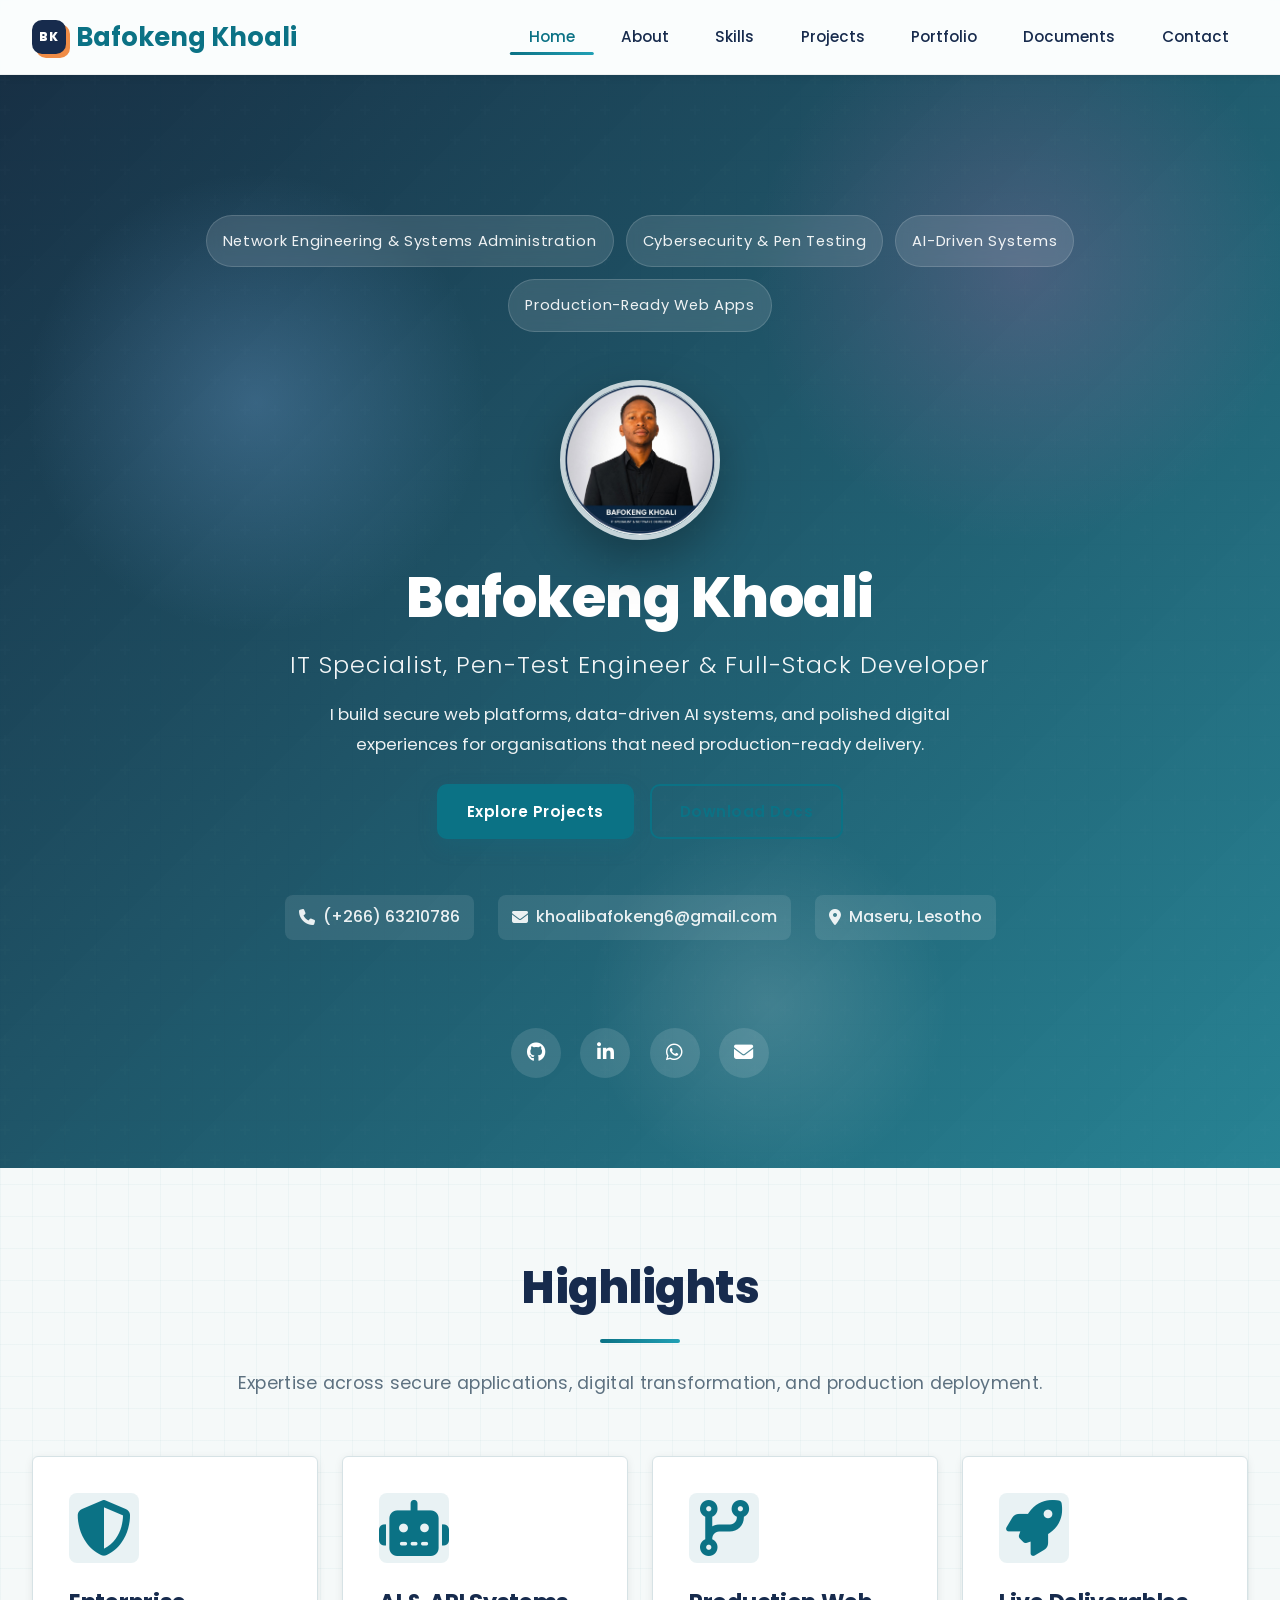
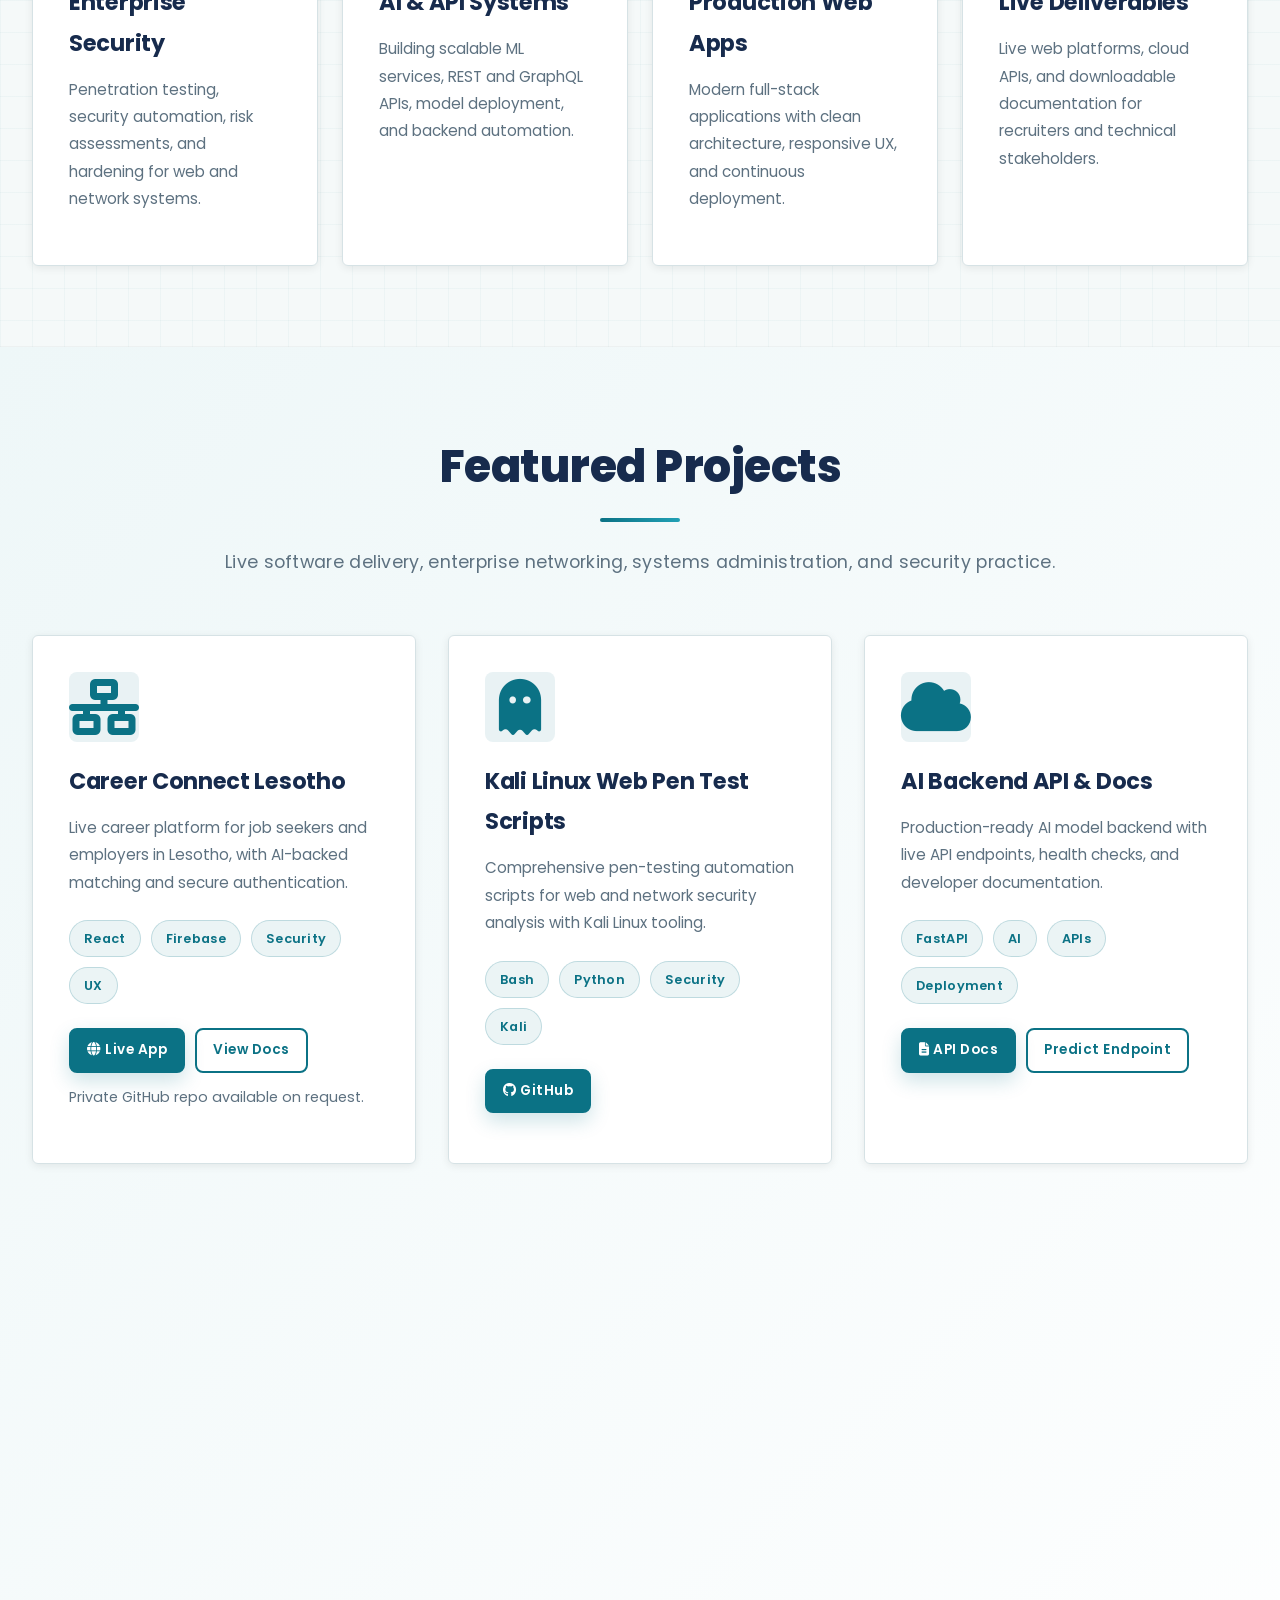
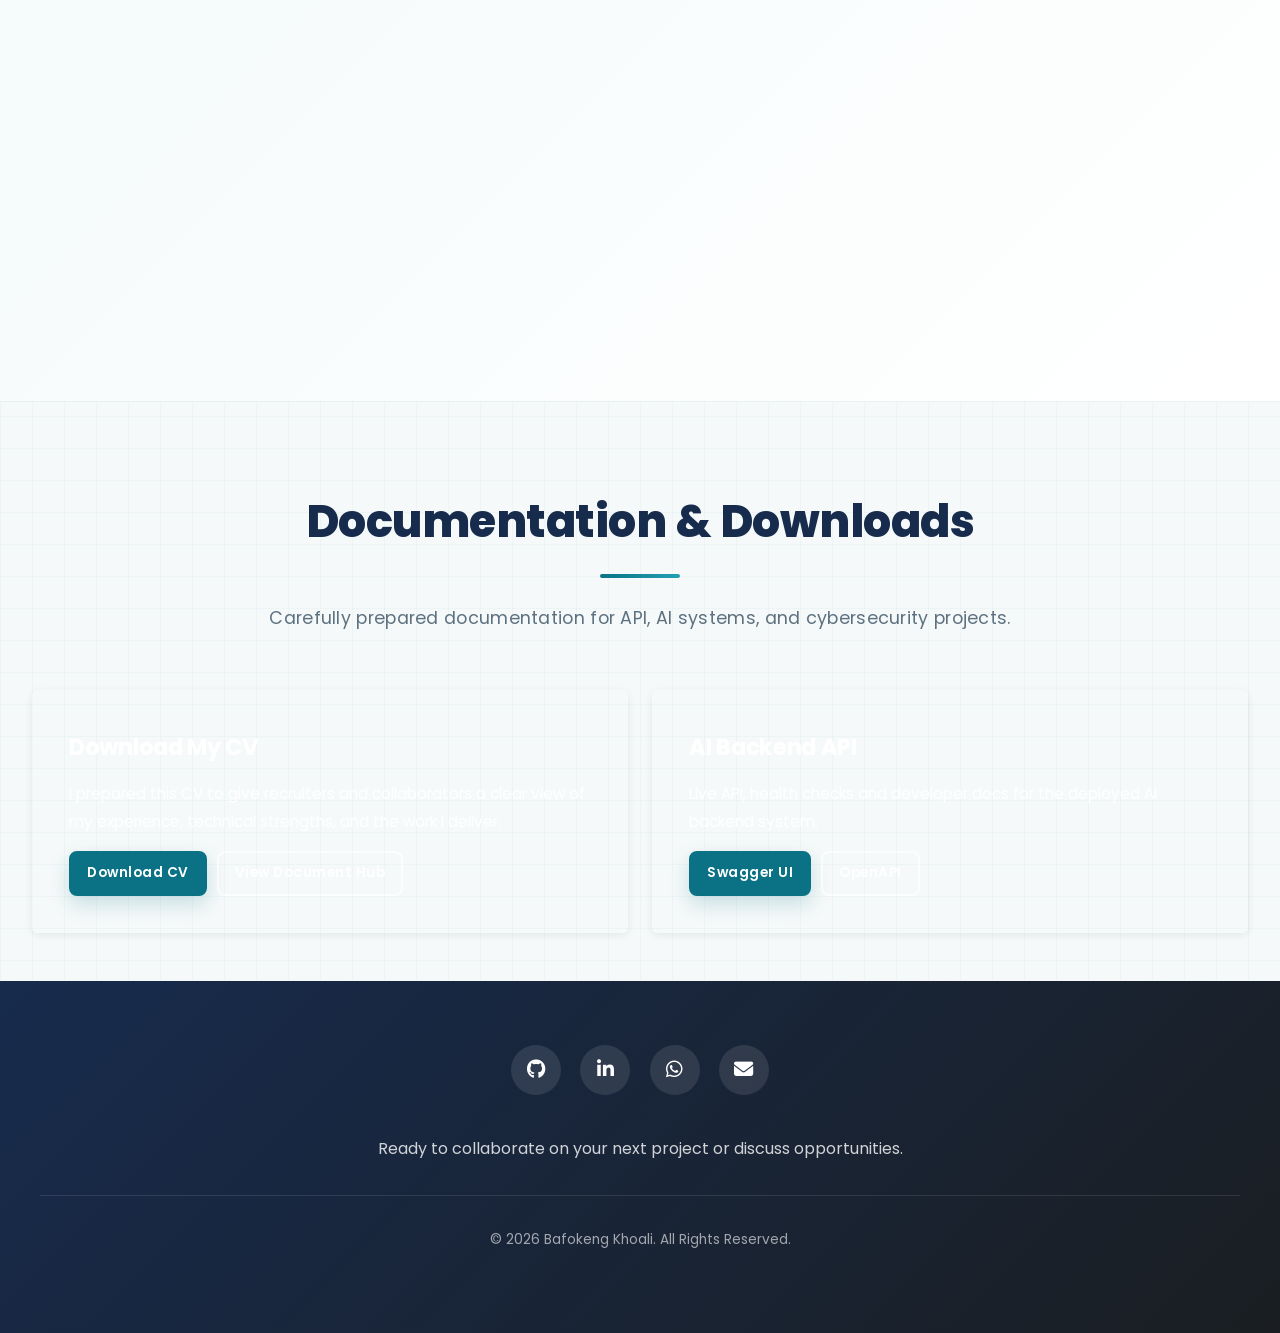
==== commit 4c41c37a: "Use canonical root in homepage navigation Co-authored-by: Copilot <223556219+Copilot@users.noreply.g" ====
--- a/index.html
+++ b/index.html
@@ -57,11 +57,11 @@
     <!-- Navigation -->
     <nav class="navbar">
         <div class="navbar-container">
-            <a href="index.html" class="navbar-brand">
+            <a href="/" class="navbar-brand">
                 <span class="brand-mark" aria-hidden="true">BK</span> Bafokeng Khoali
             </a>
             <ul class="nav-menu" id="primary-navigation">
-                <li><a href="index.html" class="nav-link active">Home</a></li>
+                <li><a href="/" class="nav-link active">Home</a></li>
                 <li><a href="about.html" class="nav-link">About</a></li>
                 <li><a href="skills.html" class="nav-link">Skills</a></li>
                 <li><a href="projects.html" class="nav-link">Projects</a></li>
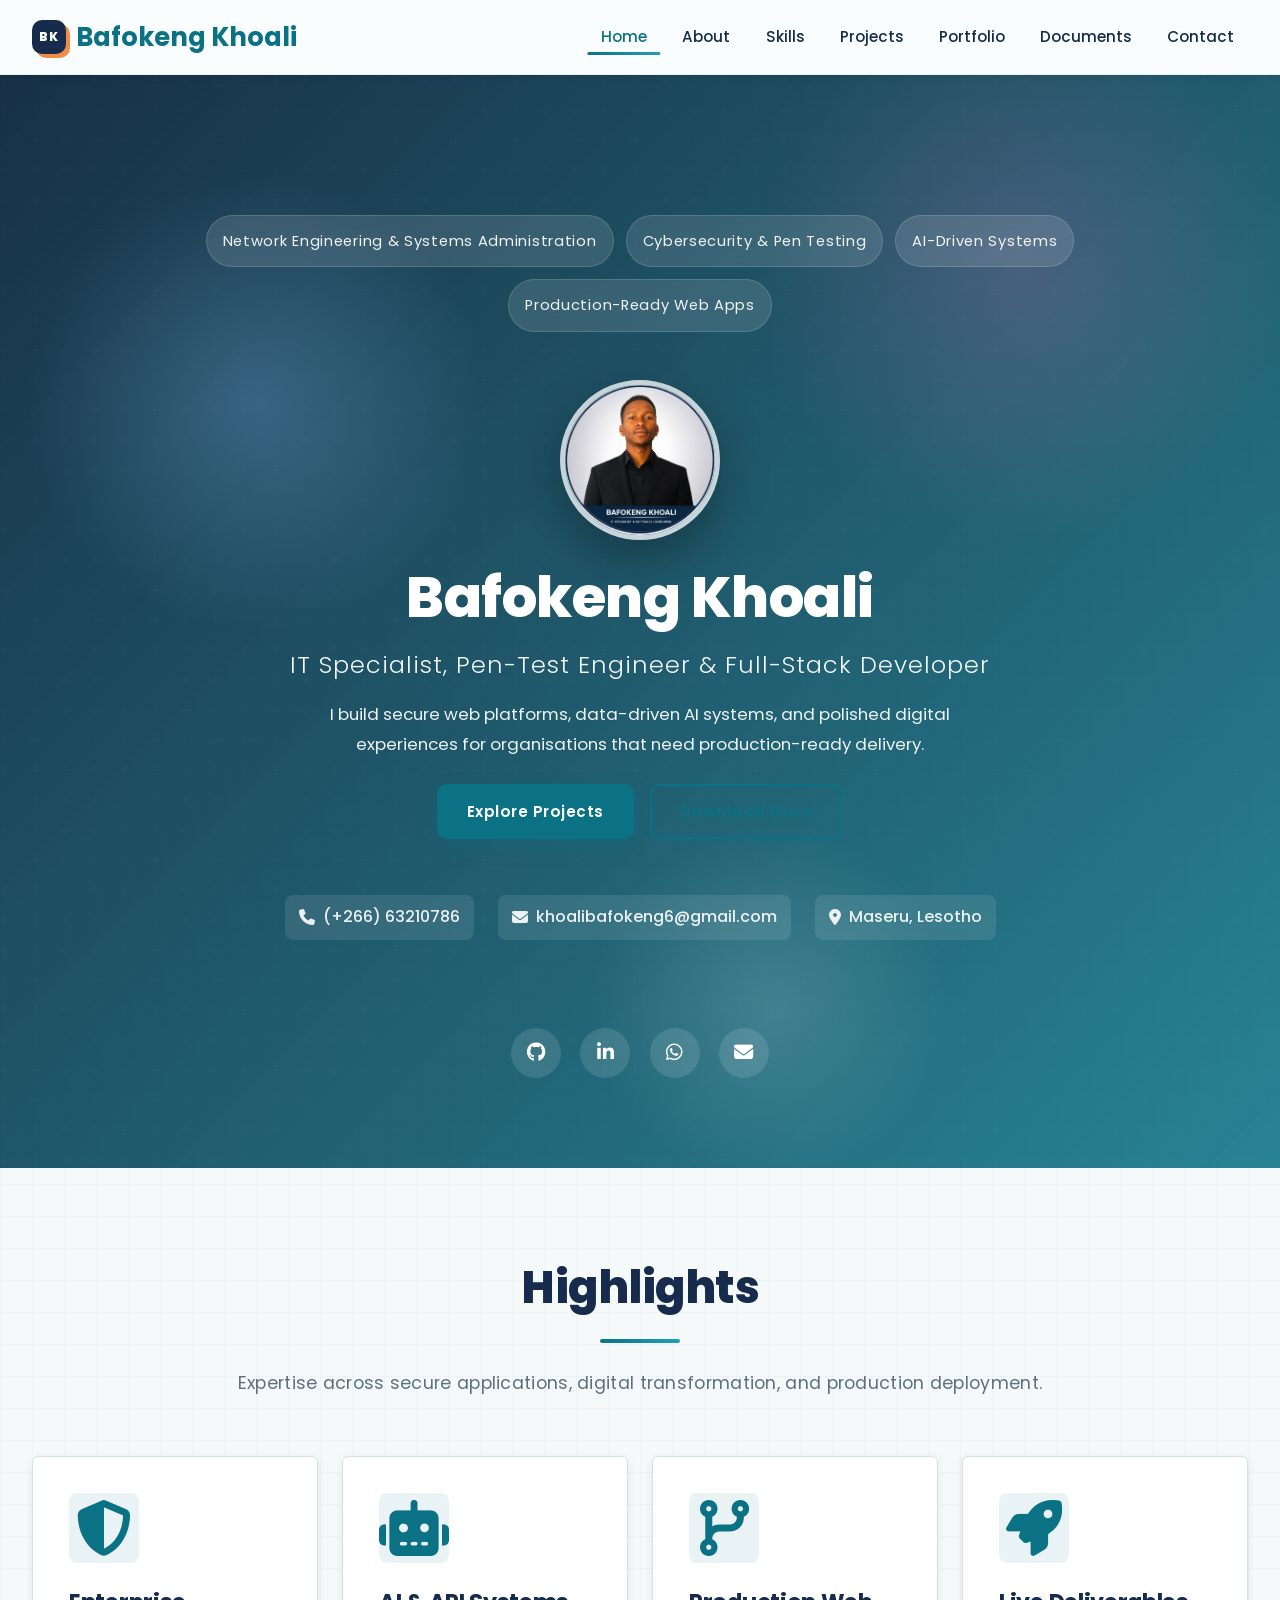
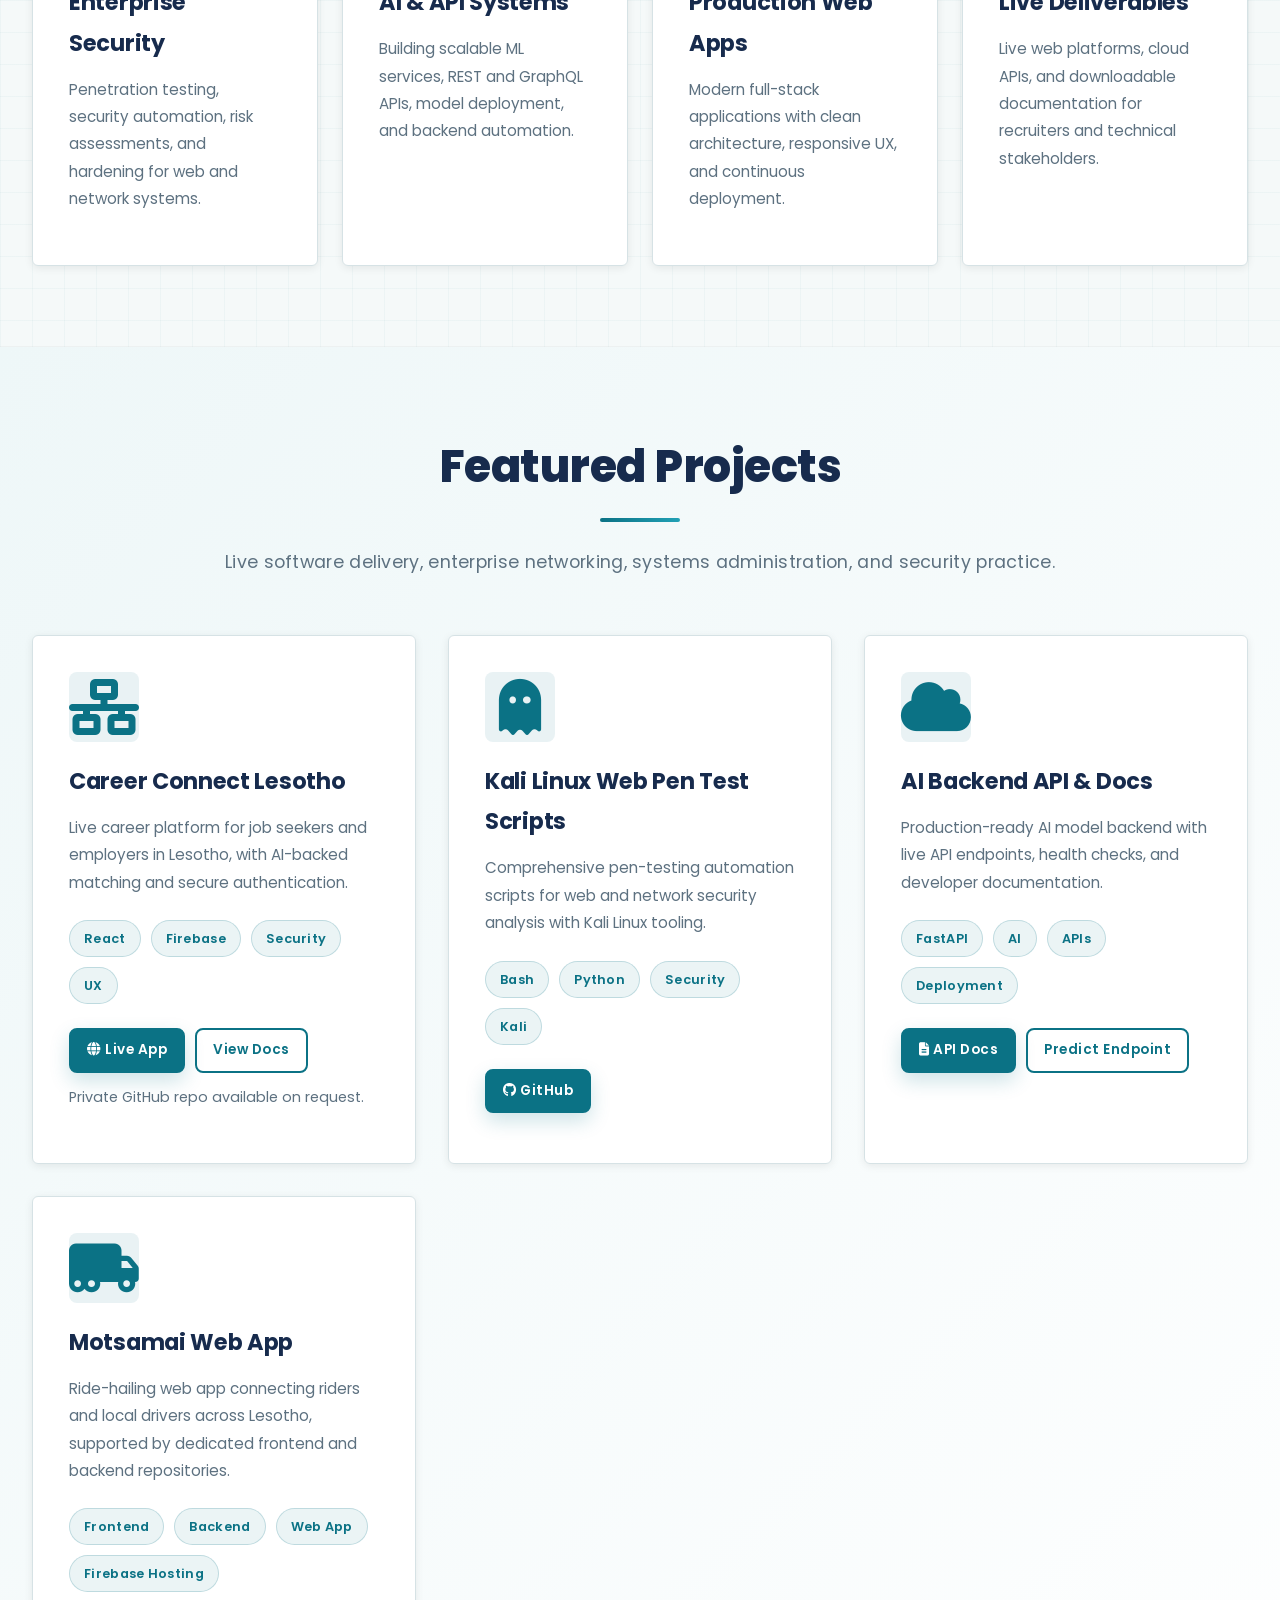
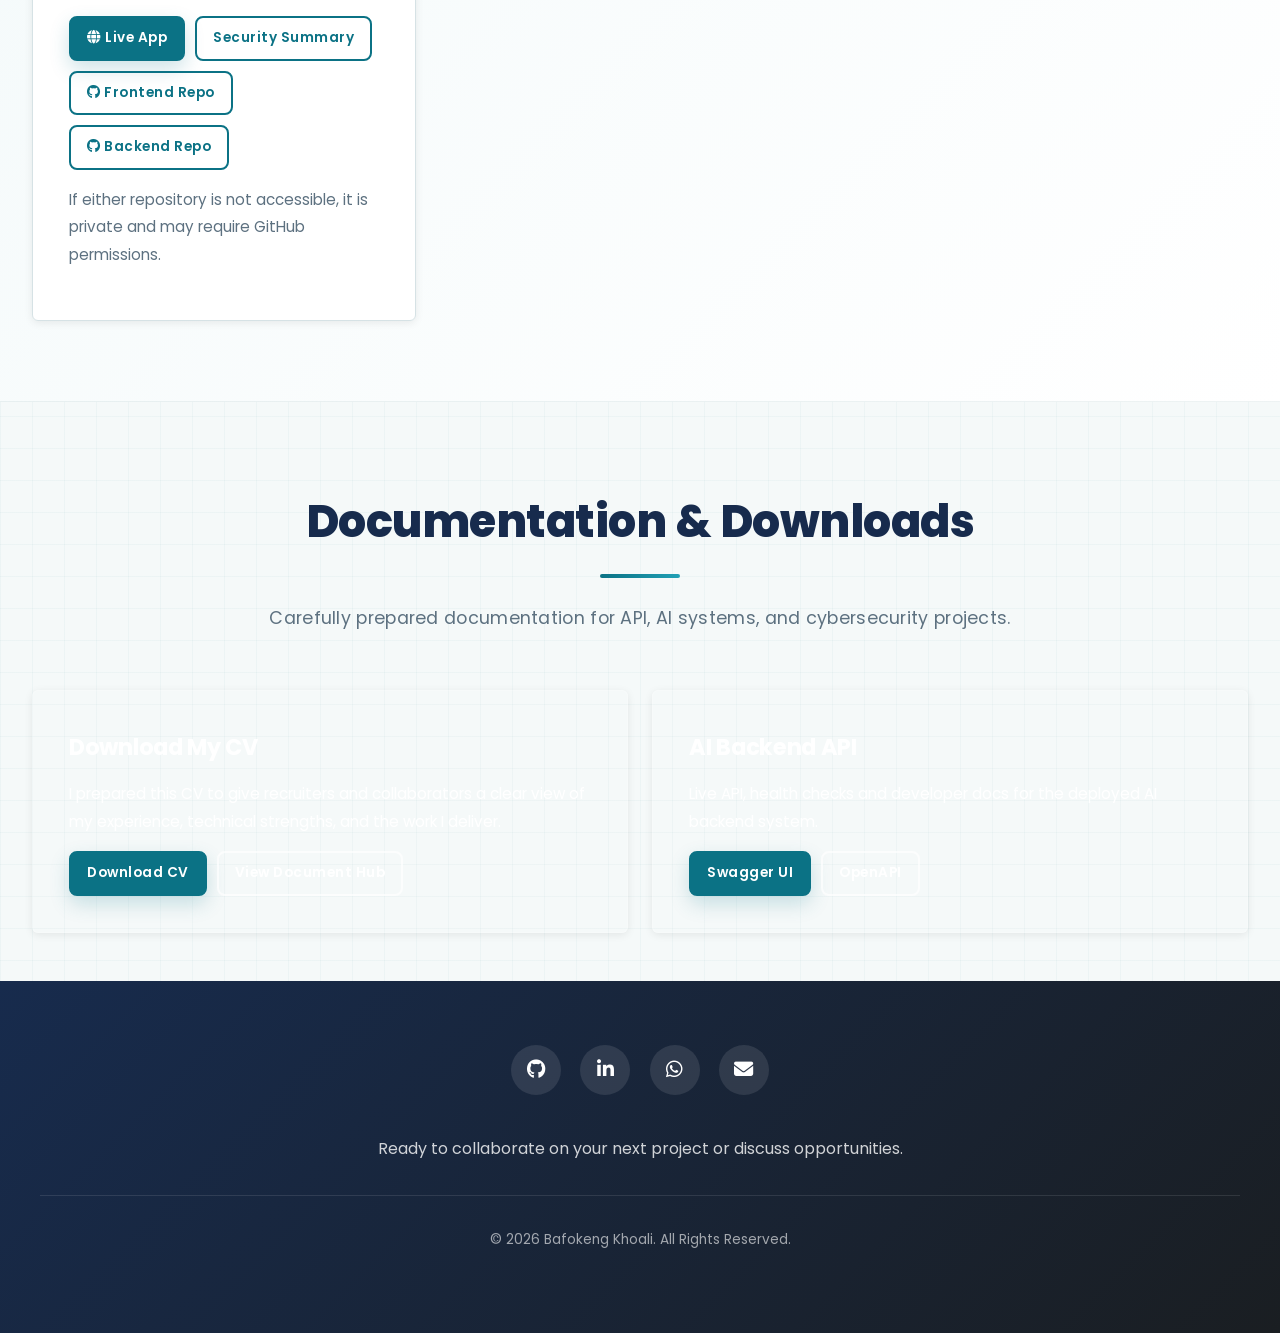
==== commit 0971049f: "Enhance SEO previews and mobile consistency Co-authored-by: Copilot <223556219+Copilot@users.noreply" ====
--- a/index.html
+++ b/index.html
@@ -17,12 +17,15 @@
     <meta property="og:title" content="Bafokeng Khoali | Software Developer, IT Specialist & Cybersecurity">
     <meta property="og:description" content="Explore Bafokeng Khoali's professional portfolio featuring full-stack development, cybersecurity, penetration testing, AI systems, and software projects in Lesotho.">
     <meta property="og:url" content="https://bkresume.vercel.app/">
-    <meta property="og:image" content="https://bkresume.vercel.app/img/profile.jpg">
-    <meta property="og:image:alt" content="Portrait of Bafokeng Khoali">
-    <meta name="twitter:card" content="summary">
+    <meta property="og:image" content="https://bkresume.vercel.app/img/og-image.png">
+    <meta property="og:image:type" content="image/png">
+    <meta property="og:image:width" content="1200">
+    <meta property="og:image:height" content="630">
+    <meta property="og:image:alt" content="Bafokeng Khoali, IT specialist, penetration testing engineer, and full-stack developer in Lesotho">
+    <meta name="twitter:card" content="summary_large_image">
     <meta name="twitter:title" content="Bafokeng Khoali | Software Developer, IT Specialist & Cybersecurity">
     <meta name="twitter:description" content="Full-stack development, cybersecurity, AI systems, and software projects in Lesotho.">
-    <meta name="twitter:image" content="https://bkresume.vercel.app/img/profile.jpg">
+    <meta name="twitter:image" content="https://bkresume.vercel.app/img/og-image.png">
 
     <title>Bafokeng Khoali | Software Developer, IT Specialist &amp; Cybersecurity</title>
     
@@ -39,15 +42,25 @@
     <script type="application/ld+json">
         {
             "@context": "https://schema.org",
-            "@type": "Person",
-            "name": "Bafokeng Khoali",
-            "url": "https://bkresume.vercel.app/",
-            "image": "https://bkresume.vercel.app/img/profile.jpg",
-            "jobTitle": ["IT Specialist", "Full-Stack Developer"],
-            "description": "IT specialist and full-stack developer based in Maseru, Lesotho, with portfolio work in web development, AI and machine learning, and cybersecurity.",
-            "sameAs": [
-                "https://github.com/Baffy-s-Computer-Solution/",
-                "https://www.linkedin.com/in/bafokeng-khoali-749337437/"
+            "@graph": [
+                {
+                    "@type": "Person",
+                    "name": "Bafokeng Khoali",
+                    "url": "https://bkresume.vercel.app/",
+                    "image": "https://bkresume.vercel.app/img/profile.jpg",
+                    "jobTitle": ["IT Specialist", "Full-Stack Developer"],
+                    "description": "IT specialist and full-stack developer based in Maseru, Lesotho, with portfolio work in web development, AI and machine learning, and cybersecurity.",
+                    "sameAs": [
+                        "https://github.com/Baffy-s-Computer-Solution/",
+                        "https://www.linkedin.com/in/bafokeng-khoali-749337437/"
+                    ]
+                },
+                {
+                    "@type": "WebSite",
+                    "name": "Bafokeng Khoali Portfolio",
+                    "url": "https://bkresume.vercel.app/",
+                    "inLanguage": "en"
+                }
             ]
         }
     </script>
--- a/css/shared-styles.css
+++ b/css/shared-styles.css
@@ -161,6 +161,7 @@
     display: flex;
     justify-content: space-between;
     align-items: center;
+    gap: 1rem;
     height: 100%;
 }
 
@@ -172,6 +173,8 @@
     display: flex;
     align-items: center;
     gap: 10px;
+    flex-shrink: 0;
+    white-space: nowrap;
     transition: var(--transition);
 }
 
@@ -199,6 +202,8 @@
     list-style: none;
     gap: 0.5rem;
     align-items: center;
+    flex: 1;
+    justify-content: flex-end;
 }
 
 .nav-link {
@@ -208,7 +213,7 @@
     font-size: 0.95rem;
     position: relative;
     transition: var(--transition);
-    padding: 0.5rem 1.2rem;
+    padding: 0.5rem 0.85rem;
     border-radius: 6px;
 }
 
@@ -252,6 +257,38 @@
     gap: 6px;
 }
 
+.seo-breadcrumb {
+    max-width: 1400px;
+    margin: 0 auto;
+    padding: 0.85rem 2rem;
+    color: var(--text-light);
+    font-size: 0.9rem;
+}
+
+.seo-breadcrumb ol {
+    display: flex;
+    flex-wrap: wrap;
+    gap: 0.55rem;
+    list-style: none;
+    margin: 0;
+    padding: 0;
+}
+
+.seo-breadcrumb li + li::before {
+    content: "/";
+    margin-right: 0.55rem;
+    color: var(--text-lighter);
+}
+
+.seo-breadcrumb a {
+    color: var(--primary-dark);
+    text-decoration: none;
+}
+
+.seo-breadcrumb a:hover {
+    text-decoration: underline;
+}
+
 .mobile-toggle span {
     width: 24px;
     height: 2.5px;
@@ -600,6 +637,10 @@
     outline: 3px solid var(--primary-dark);
     outline-offset: 3px;
     box-shadow: 0 0 0 6px #ffffff;
+}
+
+.contact-buttons .btn {
+    width: auto;
 }
 
 .section-title p {
@@ -1155,7 +1196,7 @@
     }
 }
 
-@media (max-width: 768px) {
+@media (max-width: 960px) {
     :root {
         --shadow-lg: 0 10px 30px rgba(0, 0, 0, 0.12);
     }
@@ -1174,6 +1215,11 @@
 
     .navbar-brand {
         font-size: 1.3rem;
+    }
+
+    .nav-menu {
+        flex: initial;
+        justify-content: initial;
     }
 
     .nav-menu {
@@ -1216,6 +1262,10 @@
         display: flex;
     }
 
+    .seo-breadcrumb {
+        padding: 0.75rem 1.5rem;
+    }
+
     header {
         padding: 80px 1.5rem 50px;
         margin-top: 60px;
@@ -1304,6 +1354,10 @@
         width: 100%;
         text-align: center;
     }
+
+    .contact-buttons .btn {
+        width: auto;
+    }
 }
 
 @media (max-width: 480px) {
@@ -1313,6 +1367,10 @@
 
     .navbar-container {
         padding: 0 1rem;
+    }
+
+    .navbar-brand {
+        font-size: 1rem;
     }
 
     .navbar-brand {
@@ -1395,7 +1453,10 @@
 
     .section-title h1,
     .section-title h2 {
+        width: 100%;
         font-size: 1.5rem;
+        max-width: 100%;
+        overflow-wrap: anywhere;
     }
 
     .section-title h1::after,
@@ -1474,7 +1535,13 @@
     }
 
     .topology-branches {
+        flex-direction: column;
         gap: 0.6rem;
+    }
+
+    .topology-branches .topology-node {
+        min-width: 0;
+        width: 100%;
     }
 
     .topology-links {
@@ -1485,3 +1552,14 @@
         font-size: 0.8rem;
     }
 }
+
+@media (prefers-reduced-motion: reduce) {
+    *,
+    *::before,
+    *::after {
+        scroll-behavior: auto !important;
+        animation-duration: 0.01ms !important;
+        animation-iteration-count: 1 !important;
+        transition-duration: 0.01ms !important;
+    }
+}
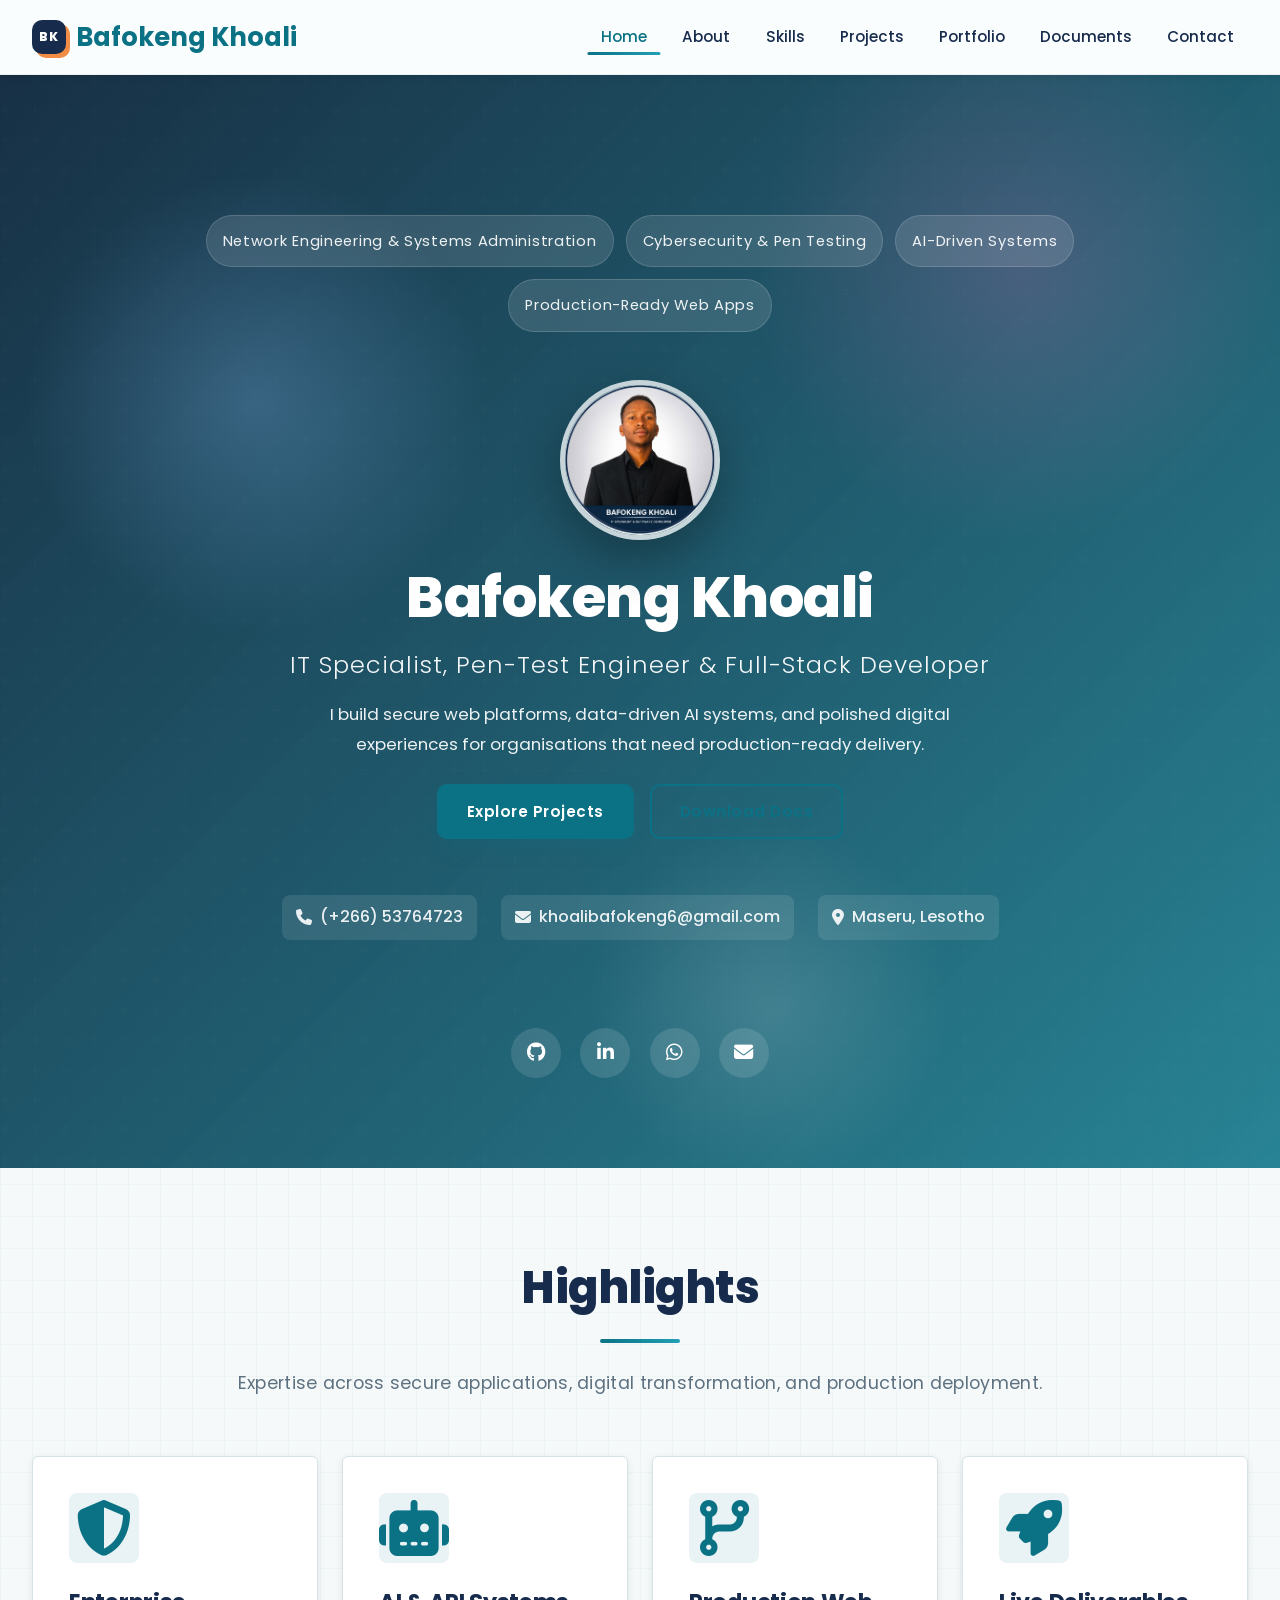
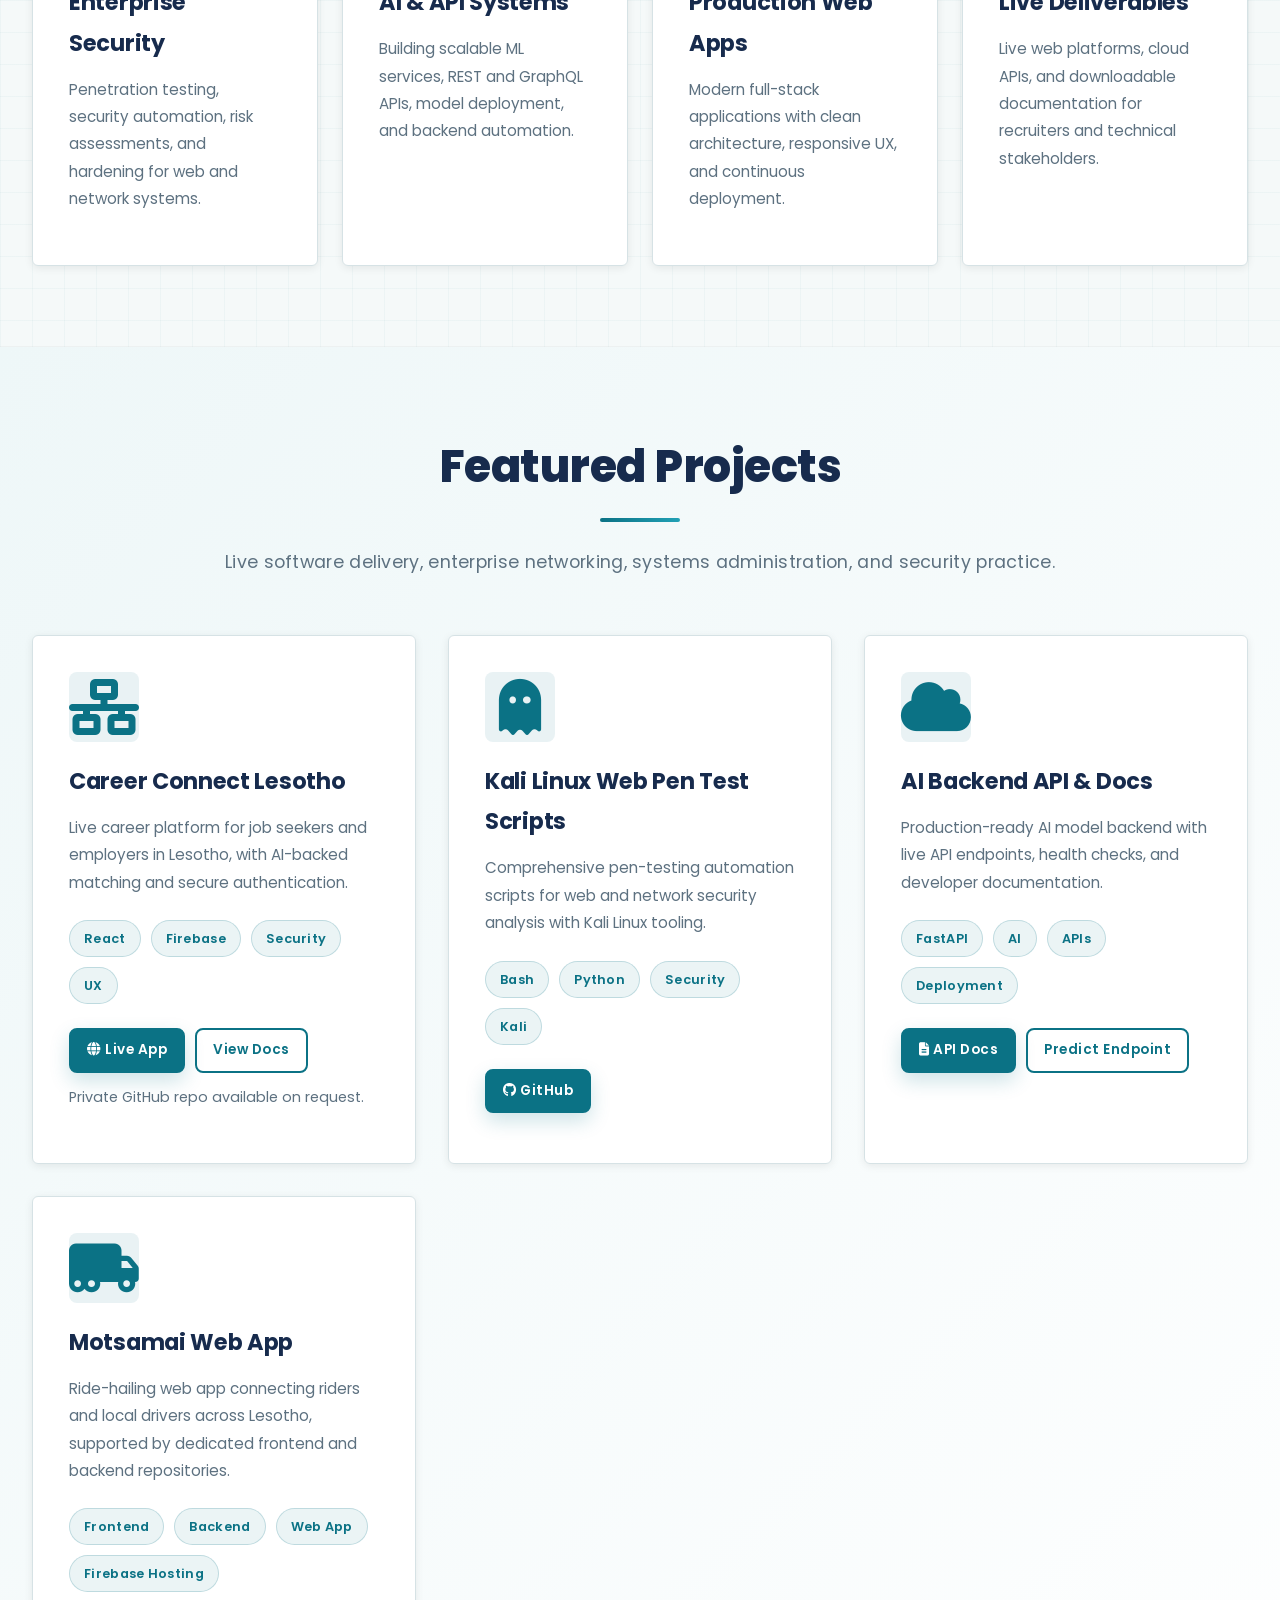
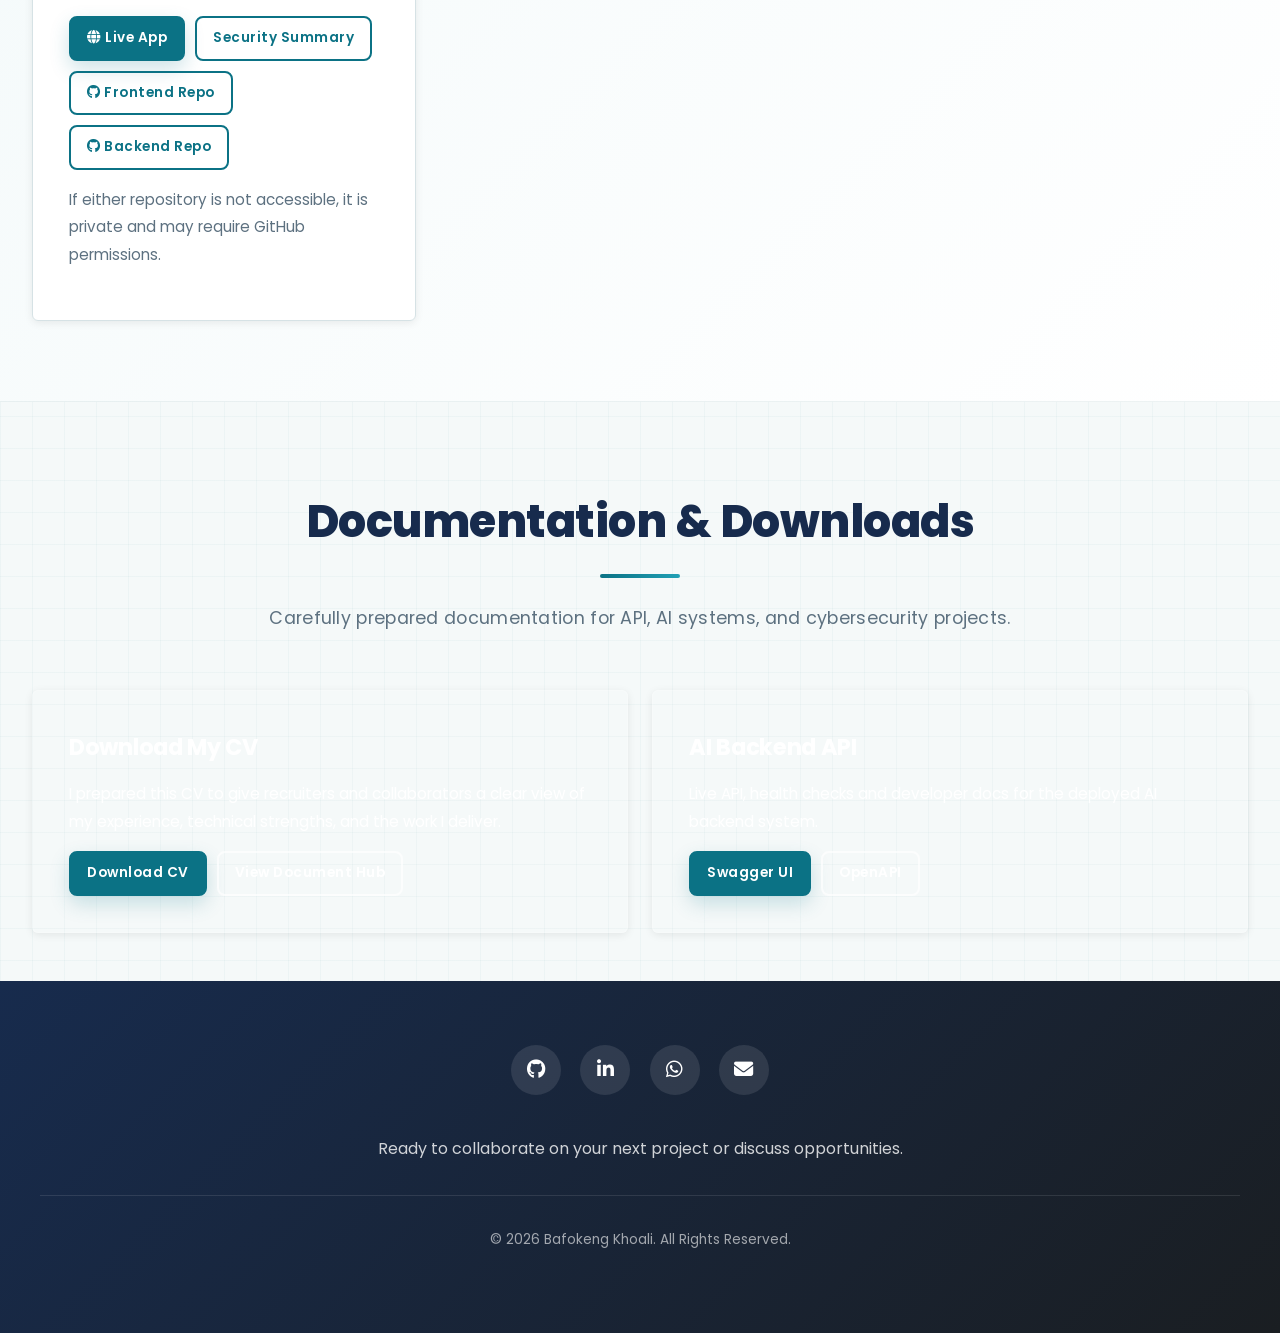
==== commit 263913a9: "Update public contact phone number Co-authored-by: Copilot <223556219+Copilot@users.noreply.github.c" ====
--- a/index.html
+++ b/index.html
@@ -108,7 +108,7 @@
                 <a href="documents.html" class="btn btn-outline">Download Docs</a>
             </div>
             <div class="contact-info">
-                <a href="tel:+26663210786"><i class="fas fa-phone"></i> (+266) 63210786</a>
+                <a href="tel:+26653764723"><i class="fas fa-phone"></i> (+266) 53764723</a>
                 <a href="mailto:khoalibafokeng6@gmail.com"><i class="fas fa-envelope"></i> khoalibafokeng6@gmail.com</a>
                 <a href="#"><i class="fas fa-map-marker-alt"></i> Maseru, Lesotho</a>
             </div>
@@ -119,7 +119,7 @@
                 <a href="https://www.linkedin.com/in/bafokeng-khoali-749337437/" target="_blank" title="LinkedIn">
                     <i class="fab fa-linkedin-in"></i>
                 </a>
-                <a href="https://wa.me/26663210786" target="_blank" title="WhatsApp">
+                <a href="https://wa.me/26653764723" target="_blank" title="WhatsApp">
                     <i class="fab fa-whatsapp"></i>
                 </a>
                 <a href="mailto:khoalibafokeng6@gmail.com" title="Email">
@@ -292,7 +292,7 @@
                 <a href="https://www.linkedin.com/in/bafokeng-khoali-749337437/" target="_blank" title="LinkedIn">
                     <i class="fab fa-linkedin-in"></i>
                 </a>
-                <a href="https://wa.me/26663210786" target="_blank" title="WhatsApp">
+                <a href="https://wa.me/26653764723" target="_blank" title="WhatsApp">
                     <i class="fab fa-whatsapp"></i>
                 </a>
                 <a href="mailto:khoalibafokeng6@gmail.com" title="Email">
